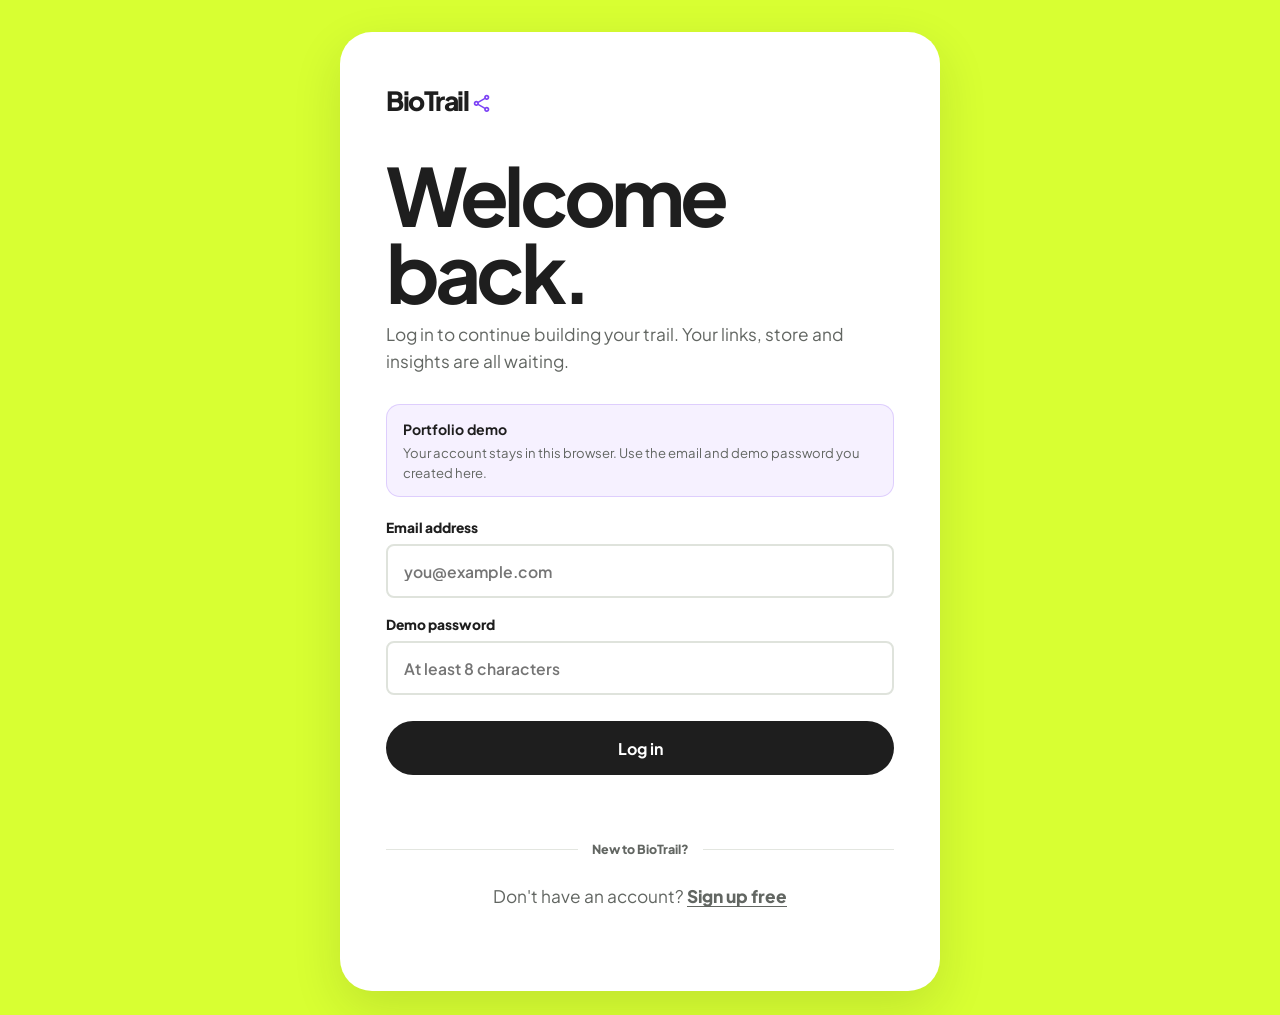
==== app/dashboard.html @ 28f3219a "Keep accounts signed in during plan upgrades" ====
<!DOCTYPE html>
<html lang="en">
<head>
    <meta charset="UTF-8">
    <meta name="viewport" content="width=device-width, initial-scale=1.0, viewport-fit=cover">
    <meta name="description" content="Manage your BioTrail page - links, appearance, analytics and settings.">
    <title>Dashboard | BioTrail</title>
    <link rel="preconnect" href="https://fonts.googleapis.com">
    <link rel="preconnect" href="https://fonts.gstatic.com" crossorigin>
    <link href="https://fonts.googleapis.com/css2?family=Plus+Jakarta+Sans:wght@400;500;600;700;800&amp;display=swap" rel="stylesheet">
    <link rel="stylesheet" href="../assets/css/style.css?v=60">
    <script src="../assets/js/auth-guard.js?v=1"></script>
</head>
<body class="dash-page dash-loading">
    <div class="dash">
<aside class="dash-sidebar">
            <a class="dash-brand" href="pages.html" aria-label="BioTrail account">
                BioTrail<svg class="material-icon brand-mark" viewBox="0 -960 960 960" data-icon="share" aria-hidden="true" focusable="false"></svg>
            </a>
            <a class="dash-plan" href="../view/pricing.html?account=1">
                <span>Free plan</span>
                <small>Upgrade</small>
            </a>

            <nav class="dash-nav" aria-label="Dashboard sections">
                <a class="dash-nav-item" href="pages.html">
                    <svg class="material-icon" viewBox="0 -960 960 960" data-icon="link" aria-hidden="true" focusable="false"></svg>
                    My pages
                </a>
                <button class="dash-nav-item is-active" type="button" data-panel="links">
                    <svg class="material-icon" viewBox="0 -960 960 960" data-icon="edit" aria-hidden="true" focusable="false"></svg>
                    Links
                </button>
                <button class="dash-nav-item" type="button" data-panel="appearance">
                    <svg class="material-icon" viewBox="0 -960 960 960" data-icon="palette" aria-hidden="true" focusable="false"></svg>
                    Appearance
                </button>
                <button class="dash-nav-item" type="button" data-panel="analytics">
                    <svg class="material-icon" viewBox="0 -960 960 960" data-icon="insights" aria-hidden="true" focusable="false"></svg>
                    Analytics
                </button>
                <button class="dash-nav-item" type="button" data-panel="settings">
                    <svg class="material-icon" viewBox="0 -960 960 960" data-icon="settings" aria-hidden="true" focusable="false"></svg>
                    Settings
                </button>
            </nav>

<div class="dash-sidebar-footer">
                <a class="dash-view-page" href="profile.html">
                    <svg class="material-icon" viewBox="0 -960 960 960" data-icon="visibility" aria-hidden="true" focusable="false"></svg>
                    View my page
                </a>
                <button class="dash-view-page dash-card-open" type="button" id="trail-card-open">
                    <svg class="material-icon" viewBox="0 -960 960 960" data-icon="share" aria-hidden="true" focusable="false"></svg>
                    QR trail card
                </button>
            </div>
        </aside>

        <main class="dash-main">
            <header class="dash-topbar">
                <div class="dash-title">
                    <p class="dash-kicker">Dashboard</p>
                    <h1>Links</h1>
                </div>
                <div class="dash-top-actions">
                    <label class="dash-search">
                        <svg class="material-icon" viewBox="0 -960 960 960" data-icon="search" aria-hidden="true" focusable="false"></svg>
                        <input id="links-search" type="search" placeholder="Search links" aria-label="Search links">
                    </label>
                    <div class="dash-action-buttons">
                        <button class="button button-light" id="preview-button" type="button">
                            <svg class="material-icon" viewBox="0 -960 960 960" data-icon="visibility" aria-hidden="true" focusable="false"></svg>
                            Preview
                        </button>
                        <button class="button button-dark" id="add-link-button" type="button">
                            <svg class="material-icon" viewBox="0 -960 960 960" data-icon="add" aria-hidden="true" focusable="false"></svg>
                            Add new link
                        </button>
                    </div>
                </div>
            </header>

            <section class="dash-panel is-active" data-panel="links">
                <div class="dash-profile-card">
                    <span class="dash-avatar" id="dash-avatar" aria-hidden="true">BT</span>
                    <div class="dash-profile-meta">
                        <strong id="dash-display-name">BioTrail creator</strong>
                        <span class="dash-handle">biotrail.me/<b id="dash-handle-name">mytrail</b></span>
                    </div>
                    <button class="text-link" type="button" data-goto-settings>Edit profile</button>
                </div>

                <p class="dash-section-label" id="links-count-label">My links</p>
                <div class="link-card-list" id="link-card-list" aria-live="polite"></div>

                <button class="dash-add-row" type="button" id="add-link-row">
                    <svg class="material-icon" viewBox="0 -960 960 960" data-icon="add" aria-hidden="true" focusable="false"></svg>
                    Add new link
                </button>
            </section>

            <section class="dash-panel" data-panel="appearance">
                <div class="dash-panel-inner">
                    <h2>Appearance</h2>
                    <p class="dash-panel-hint">Changes apply to your live page instantly.</p>

                    <div class="dash-swatch-group">
                        <span class="dash-field-label">Accent colour</span>
                        <div class="dash-swatches" id="accent-swatches">
                            <button type="button" data-accent="lime" data-label="Lime">Lime</button>
                            <button type="button" data-accent="purple" data-label="Purple">Purple</button>
                            <button type="button" data-accent="ink" data-label="Ink">Ink</button>
                            <button type="button" data-accent="coral" data-label="Coral">Coral</button>
                        </div>
                    </div>

                    <div class="dash-swatch-group">
                        <span class="dash-field-label">Link shape</span>
                        <div class="dash-swatches" id="shape-options">
                            <button type="button" data-shape="pill" data-label="Pill">Pill</button>
                            <button type="button" data-shape="rounded" data-label="Rounded">Rounded</button>
                            <button type="button" data-shape="square" data-label="Square">Square</button>
                        </div>
                    </div>

<div class="dash-swatch-group">
                        <span class="dash-field-label">Background</span>
                        <div class="dash-swatches" id="background-options">
                            <button type="button" data-bg="paper" data-label="Light">Light</button>
                            <button type="button" data-bg="ink" data-label="Dark">Dark</button>
                            <button type="button" data-bg="lime" data-label="Lime">Lime</button>
                        </div>
                    </div>

                    <div class="dash-swatch-group">
                        <span class="dash-field-label">Background effect</span>
                        <div class="dash-swatches" id="bgfx-options">
                            <button type="button" data-bgfx="plain" data-label="Plain">Plain</button>
                            <button type="button" data-bgfx="gradient" data-label="Gradient">Gradient</button>
                            <button type="button" data-bgfx="waves" data-label="Waves">Waves</button>
                            <button type="button" data-bgfx="dots" data-label="Dots">Dots</button>
                            <button type="button" data-bgfx="aurora" data-label="Aurora">Aurora</button>
                        </div>
                    </div>

                    <div class="dash-swatch-group">
                        <span class="dash-field-label">Theme copy</span>
                        <div class="dash-theme-tools">
                            <button class="button button-light" type="button" id="theme-export">Export theme</button>
                            <label class="button button-light" for="theme-import">Import theme</label>
                            <input id="theme-import" type="file" accept=".json,application/json" hidden>
                        </div>
                        <span class="form-hint">Export your theme to reuse or share it, or import one back.</span>
                    </div>
                </div>
            </section>

            <section class="dash-panel" data-panel="analytics">
                <div class="dash-panel-inner">
                    <h2>Analytics</h2>
                    <p class="dash-panel-hint">See how your page is performing this week.</p>

                    <div class="dash-stats">
                        <div class="dash-stat is-views">
                            <div class="dash-stat-head">
                                <span class="dash-stat-icon"><svg class="material-icon" viewBox="0 -960 960 960" data-icon="visibility" aria-hidden="true" focusable="false"></svg></span>
                                <small class="dash-stat-trend">+12.4%</small>
                            </div>
                            <strong id="stat-views">1,284</strong>
                            <span class="dash-stat-label">Views</span>
                            <small class="dash-stat-period">Last 7 days</small>
                        </div>
                        <div class="dash-stat is-clicks">
                            <div class="dash-stat-head">
                                <span class="dash-stat-icon"><svg class="material-icon" viewBox="0 -960 960 960" data-icon="link" aria-hidden="true" focusable="false"></svg></span>
                                <small class="dash-stat-trend">+8.1%</small>
                            </div>
                            <strong id="stat-clicks">508</strong>
                            <span class="dash-stat-label">Clicks</span>
                            <small class="dash-stat-period">Across all links</small>
                        </div>
                        <div class="dash-stat is-rate">
                            <div class="dash-stat-head">
                                <span class="dash-stat-icon"><svg class="material-icon" viewBox="0 -960 960 960" data-icon="insights" aria-hidden="true" focusable="false"></svg></span>
                                <small class="dash-stat-trend">Healthy</small>
                            </div>
                            <strong id="stat-ctr">39.6%</strong>
                            <span class="dash-stat-label">Click rate</span>
                            <small class="dash-stat-period">Clicks from views</small>
                        </div>
                    </div>

                    <figure class="dash-chart" aria-labelledby="activity-chart-title">
                        <figcaption class="dash-chart-head">
                            <div class="dash-chart-title">
                                <small>Page activity</small>
                                <strong id="activity-chart-title">Views this week</strong>
                            </div>
                            <div class="dash-chart-legend" aria-label="Chart legend">
                                <span><i aria-hidden="true"></i>Views</span>
                                <b>Last 7 days</b>
                            </div>
                        </figcaption>
                        <div class="dash-line-chart" id="analytics-line-chart"></div>
                    </figure>

                    <p class="dash-section-label">Most clicked links</p>
                    <div class="dash-top-links" id="top-links"></div>
                </div>
            </section>

            <section class="dash-panel" data-panel="settings">
                <div class="dash-panel-inner">
                    <p class="dash-panel-hint">This is what shows on your live page.</p>

<form id="settings-form" novalidate>
                        <p class="dash-section-label">Your page</p>
                        <div class="form-field">
                            <label for="settings-page-name">Page name</label>
                            <input id="settings-page-name" type="text" autocomplete="off">
                        </div>
                        <div class="form-field">
                            <label for="settings-page-handle">Page address</label>
                            <input id="settings-page-handle" type="text" pattern="[a-z0-9_-]{3,20}" autocomplete="off">
                            <span class="form-hint" id="settings-page-hint">biotrail.me/</span>
                        </div>

                        <p class="dash-section-label" style="margin-top: 22px;">Your account</p>
                        <div class="form-field">
                            <span class="dash-field-label">Profile picture</span>
                            <div class="avatar-picker">
                                <span class="avatar-preview" id="avatar-preview" aria-hidden="true">BT</span>
                                <div class="avatar-picker-actions">
                                    <label class="button button-dark" for="avatar-upload">Upload photo</label>
                                    <input id="avatar-upload" type="file" accept="image/*" hidden>
                                    <button class="avatar-remove" id="avatar-remove" type="button">Remove</button>
                                </div>
                            </div>
                            <span class="form-hint">JPG or PNG up to 2MB. Shown instead of your initials on the live page.</span>
                        </div>
                        <div class="form-field">
                            <label for="settings-name">Display name</label>
                            <input id="settings-name" type="text" autocomplete="name">
                        </div>
                        <div class="form-field">
                            <label for="settings-username">Username</label>
                            <input id="settings-username" type="text" pattern="[a-z0-9_-]{3,20}" autocomplete="off">
                            <span class="form-hint" id="settings-url-hint">biotrail.me/</span>
                        </div>
                        <div class="form-field">
                            <label for="settings-role">Tagline / role</label>
                            <input id="settings-role" type="text">
                        </div>
                        <div class="form-field">
                            <label for="settings-bio">Bio</label>
                            <textarea id="settings-bio" rows="3"></textarea>
                        </div>
                        <div class="auth-actions">
                            <button class="button button-dark" type="submit">Save changes</button>
                        </div>
                        <p class="auth-message" id="settings-message" aria-live="polite"></p>
                    </form>
                </div>
            </section>
</main>

        <aside class="dash-preview-pane">
            <div class="dash-preview-head">
                <span>Live preview</span>
                <a href="profile.html">
                    <svg class="material-icon" viewBox="0 -960 960 960" data-icon="arrow_outward" aria-hidden="true" focusable="false"></svg>
                    Open
                </a>
            </div>
            <iframe id="live-preview-frame" src="about:blank" title="Your page live preview"></iframe>
        </aside>
    </div>

    <!-- Add / edit link modal -->
    <div class="dash-modal" id="link-modal" hidden>
        <div class="dash-modal-card" role="dialog" aria-modal="true" aria-labelledby="link-modal-title">
            <div class="dash-modal-heading">
                <h2 id="link-modal-title">Add new link</h2>
                <button class="dash-modal-close" id="link-modal-close" type="button" aria-label="Close">
                    <svg class="material-icon" viewBox="0 -960 960 960" data-icon="close" aria-hidden="true" focusable="false"></svg>
                </button>
            </div>
            <form id="link-form" novalidate>
                <div class="form-field">
                    <label for="link-title">Title</label>
                    <input id="link-title" type="text" placeholder="Watch my latest video" required>
                </div>
<div class="form-field">
                    <label for="link-url">URL</label>
                    <input id="link-url" type="url" placeholder="https://youtube.com/..." required>
                    <span class="form-hint is-detect" id="link-detect" aria-live="polite"></span>
                </div>
                <div class="form-field">
                    <label for="link-icon">Icon <small class="dash-icon-hint">(auto-picked when you paste a social link)</small></label>
                    <select id="link-icon">
                        <option value="smart_display">Video</option>
                        <option value="storefront">Store</option>
                        <option value="auto_stories">Article</option>
                        <option value="language">Website</option>
                        <option value="mail">Email</option>
                        <option value="shopping_bag">Product</option>
                        <option value="calendar_month">Booking</option>
                        <option value="bolt">Quick link</option>
                        <option value="link">Link</option>
                        <option value="share">Social</option>
                        <option value="star">Favourite</option>
                        <option value="monitoring">Community</option>
                        <option value="rocket_launch">Launch</option>
                    </select>
                </div>
                <div class="form-field">
                    <label for="link-group">Group</label>
                    <input id="link-group" type="text" list="link-group-options" placeholder="General" autocomplete="off">
                    <datalist id="link-group-options"></datalist>
                    <span class="form-hint">Group links into tabs on your page (e.g. "Social", "Shop").</span>
                </div>
                <div class="dash-modal-grid">
                    <div class="form-field">
                        <label for="link-schedule-start">Show from</label>
                        <input id="link-schedule-start" type="datetime-local" autocomplete="off">
                    </div>
                    <div class="form-field">
                        <label for="link-schedule-end">Show until</label>
                        <input id="link-schedule-end" type="datetime-local" autocomplete="off">
                    </div>
                </div>
                <span class="form-hint">Outside these times the link is hidden on your page. Leave both empty for an always-on link.</span>
                <div class="form-field">
                    <label for="link-countdown">Countdown to</label>
                    <input id="link-countdown" type="datetime-local" autocomplete="off">
                    <span class="form-hint">Shows a live countdown instead of the usual label. Leave empty for a normal link.</span>
                </div>
                <label class="dash-switch-row">
                    <span>Embed content on your page</span>
                    <span class="dash-toggle" id="link-embed" role="switch" aria-checked="false" tabindex="0"></span>
                </label>
                <label class="dash-switch-row">
                    <span>Enabled on your page</span>
                    <span class="dash-toggle is-on" id="link-enabled" role="switch" aria-checked="true" tabindex="0"></span>
                </label>
                <div class="dash-modal-actions">
                    <button class="button button-light" type="button" id="link-cancel">Cancel</button>
                    <button class="button button-dark" type="submit">Save link</button>
                </div>
                <p class="auth-message" id="link-message" aria-live="polite"></p>
            </form>
        </div>
    </div>

<!-- QR trail card modal -->
    <div class="dash-modal" id="trail-card-modal" hidden>
        <div class="dash-modal-card is-card" role="dialog" aria-modal="true" aria-labelledby="trail-card-title">
            <div class="dash-modal-heading">
                <h2 id="trail-card-title">QR trail card</h2>
                <button class="dash-modal-close" id="trail-card-modal-close" type="button" aria-label="Close">
                    <svg class="material-icon" viewBox="0 -960 960 960" data-icon="close" aria-hidden="true" focusable="false"></svg>
                </button>
            </div>
            <p class="dash-panel-hint">A scannable card with your page link. Download it and share anywhere.</p>
            <div class="trail-card-wrap">
                <canvas id="trail-card-canvas" width="900" height="540" aria-label="Your BioTrail QR card"></canvas>
            </div>
            <div class="dash-modal-actions">
                <button class="button button-light" type="button" id="trail-card-cancel">Close</button>
                <button class="button button-dark" type="button" id="trail-card-download">
                    <svg class="material-icon" viewBox="0 -960 960 960" data-icon="arrow_downward" aria-hidden="true" focusable="false"></svg>
                    Download PNG
                </button>
            </div>
            <p class="auth-message" id="trail-card-message" aria-live="polite"></p>
        </div>
    </div>

    <div class="dash-toast" id="dash-toast" role="status" hidden></div>

<script src="../assets/js/icon-paths.js"></script>
<script src="../assets/js/dashboard-icons.js"></script>
<script src="../assets/js/qr.js?v=52"></script>
<script src="../assets/js/account.js?v=46"></script>
<script src="../assets/js/stats.js?v=51"></script>
<script src="../assets/js/dashboard.js?v=50"></script>
<script src="../assets/js/session.js?v=49"></script>
</body>
</html>
---- assets/css/style.css ----
/* Design tokens */
:root {
    --lime: #d8ff32;
    --lime-dark: #c6ed19;
    --ink: #1e1e1e;
    --ink-soft: #626662;
    --paper: #ffffff;
    --purple: #7c42f5;
    --coral: #ff776d;
    --shadow: 0 18px 50px rgba(24, 33, 27, 0.12);
}

/* Global reset and base elements */
* {
    box-sizing: border-box;
    margin: 0;
    padding: 0;
}

html {
    scroll-behavior: smooth;
}

body {
    min-width: 320px;
    overflow-x: hidden;
    color: var(--ink);
    background: var(--lime);
    font-family: "Plus Jakarta Sans", Arial, Helvetica, sans-serif;
}

button,
input {
    font: inherit;
}

a {
    color: inherit;
    text-decoration: none;
}

button,
a,
input {
    -webkit-tap-highlight-color: transparent;
}

/* Accessibility helpers */
.sr-only {
    position: absolute;
    width: 1px;
    height: 1px;
    padding: 0;
    margin: -1px;
    overflow: hidden;
    clip: rect(0, 0, 0, 0);
    white-space: nowrap;
    border: 0;
}

/* Announcement bar */
.announcement {
    position: relative;
    display: flex;
    align-items: center;
    justify-content: center;
    min-height: 62px;
    padding: 14px 64px;
    color: var(--paper);
    background: linear-gradient(90deg, #7c42f5, #d900d4);
    font-size: 0.95rem;
}

.announcement[hidden] {
    display: none;
}

.announcement p {
    text-align: center;
}

.announcement p span {
    display: inline-block;
    margin-right: 10px;
    padding: 5px 9px;
    color: var(--ink);
    background: var(--lime);
    border: 2px solid var(--ink);
    border-radius: 999px;
    font-size: 0.72rem;
    font-weight: 800;
    transform: rotate(-3deg);
}

.announcement-close {
    position: absolute;
    top: 50%;
    right: 24px;
    width: 36px;
    height: 36px;
    color: var(--paper);
    background: transparent;
    border: 0;
    border-radius: 50%;
    cursor: pointer;
    font-size: 1.75rem;
    line-height: 1;
    transform: translateY(-50%);
}

.announcement-close:hover,
.announcement-close:focus-visible {
    background: rgba(255, 255, 255, 0.16);
}

/* Header and navigation */
.home-shell {
    min-height: calc(100vh - 62px);
    min-height: calc(100svh - 62px);
    padding: 42px 0 0;
    background: var(--lime);
}

.site-header {
    position: sticky;
    top: 18px;
    z-index: 20;
    width: 91%;
    max-width: 1240px;
    margin: 0 auto;
}

.navbar {
    display: flex;
    align-items: center;
    min-height: 82px;
    padding: 12px 14px 12px 30px;
    background: var(--paper);
    border-radius: 42px;
    box-shadow: var(--shadow);
}

.brand {
    flex-shrink: 0;
    font-size: 1.65rem;
    font-weight: 800;
    letter-spacing: -0.055em;
}

.brand-mark {
    display: inline-block;
    margin-left: 4px;
    color: var(--purple);
    font-size: 1.3rem;
    vertical-align: -0.1em;
}

.nav-menu {
    display: flex;
    align-items: center;
    justify-content: space-between;
    width: 100%;
    margin-left: 48px;
}

.nav-links,
.nav-actions {
    display: flex;
    align-items: center;
    list-style: none;
}

.nav-links {
    gap: 10px;
}

.nav-actions {
    gap: 10px;
}

.nav-account {
    display: inline-flex;
    align-items: center;
    gap: 9px;
    padding: 4px 14px 4px 4px;
    border-radius: 999px;
    border: 2px solid rgba(24, 33, 27, 0.12);
    background: var(--paper);
    color: var(--ink);
    text-decoration: none;
    transition: border-color 160ms ease;
}

.nav-account:hover {
    border-color: var(--ink);
}

.nav-account-avatar {
    display: grid;
    place-items: center;
    width: 34px;
    height: 34px;
    flex-shrink: 0;
    border-radius: 50%;
    background: var(--lime);
    color: var(--ink);
    font-size: 0.8rem;
    font-weight: 800;
    overflow: hidden;
}

.nav-account-avatar img {
    display: block;
    width: 100%;
    height: 100%;
    border-radius: 50%;
    object-fit: cover;
}

.nav-account-name {
    font-size: 0.88rem;
    font-weight: 700;
    max-width: 130px;
    overflow: hidden;
    text-overflow: ellipsis;
    white-space: nowrap;
}

.nav-link {
    display: inline-flex;
    align-items: center;
    gap: 7px;
    padding: 12px 11px;
    color: var(--ink);
    background: transparent;
    border: 0;
    border-radius: 12px;
    cursor: pointer;
    font-size: 0.96rem;
    font-weight: 600;
    transition: background-color 160ms ease, transform 160ms ease;
}

.nav-link:hover,
.nav-link:focus-visible {
    background: #f1f3ee;
    outline: none;
    transform: translateY(-1px);
}

.nav-dropdown {
    position: relative;
}

.dropdown-menu {
    position: absolute;
    top: calc(100% + 18px);
    left: 0;
    display: grid;
    gap: 6px;
    width: 300px;
    padding: 14px;
    background: var(--paper);
    border: 1px solid rgba(24, 33, 27, 0.08);
    border-radius: 22px;
    box-shadow: var(--shadow);
    opacity: 0;
    visibility: hidden;
    pointer-events: none;
    transform: translateY(-8px) scale(0.985);
    transform-origin: top left;
    transition:
        opacity 180ms ease,
        transform 180ms ease,
        visibility 0s linear 180ms;
}

.dropdown-menu.is-open {
    opacity: 1;
    visibility: visible;
    pointer-events: auto;
    transform: translateY(0) scale(1);
    transition-delay: 0s;
}

@media (min-width: 901px) {
    .nav-dropdown::after {
        position: absolute;
        top: 100%;
        left: 0;
        width: 100%;
        height: 18px;
        content: "";
    }

    .nav-dropdown:hover .dropdown-menu,
    .nav-dropdown:focus-within .dropdown-menu {
        opacity: 1;
        visibility: visible;
        pointer-events: auto;
        transform: translateY(0) scale(1);
        transition-delay: 0s;
    }
}

.dropdown-menu a {
    display: grid;
    gap: 4px;
    padding: 15px;
    border-radius: 14px;
}

@keyframes dropdown-reveal {
    from {
        opacity: 0;
        transform: translateY(-6px);
    }

    to {
        opacity: 1;
        transform: translateY(0);
    }
}

.dropdown-menu a:hover,
.dropdown-menu a:focus-visible {
    background: #f1f3ee;
    outline: none;
}

.dropdown-menu strong {
    font-size: 0.96rem;
}

.dropdown-menu span {
    color: #667069;
    font-size: 0.84rem;
    line-height: 1.45;
}

.button {
    display: inline-flex;
    align-items: center;
    justify-content: center;
    min-height: 54px;
    padding: 0 24px;
    border: 0;
    border-radius: 999px;
    cursor: pointer;
    font-weight: 700;
    transition: transform 180ms ease, box-shadow 180ms ease, background 180ms ease;
}

.button:hover {
    transform: translateY(-2px);
}

.button:focus-visible {
    outline: 3px solid var(--purple);
    outline-offset: 3px;
}

.button-light {
    background: #f1f3ee;
}

.button-light:hover {
    background: #e7ebe4;
}

.nav-actions .button-light {
    border-radius: 14px;
}

.nav-actions .button-dark {
    border-radius: 999px;
}

.button-dark {
    color: var(--paper);
    background: var(--ink);
}

.button-dark:hover {
    box-shadow: 0 10px 24px rgba(24, 33, 27, 0.2);
}

.menu-toggle {
    display: none;
    align-items: center;
    justify-content: center;
    width: 48px;
    height: 48px;
    padding: 0;
    flex-shrink: 0;
    background: var(--ink);
    border: 0;
    border-radius: 50%;
    cursor: pointer;
}

.menu-toggle .material-icon {
    display: block;
    width: 24px;
    height: 24px;
    color: var(--paper);
    font-size: 1.5rem;
    vertical-align: middle;
}

/* Hero section */
.hero {
    display: grid;
    grid-template-columns: minmax(0, 1fr) 420px;
    column-gap: clamp(48px, 6vw, 92px);
    align-items: center;
    width: 91%;
    max-width: 1240px;
    min-height: calc(100vh - 186px);
    min-height: calc(100svh - 186px);
    margin: 0 auto;
    padding-top: 34px;
    padding-bottom: 64px;
}

.hero-copy {
    max-width: 670px;
    padding: 62px 46px 72px 0;
}

.eyebrow {
    margin-bottom: 22px;
    font-size: 0.92rem;
    font-weight: 800;
    letter-spacing: 0.13em;
    text-transform: uppercase;
}

.hero h1 {
    max-width: 700px;
    font-size: clamp(4.1rem, 6.2vw, 6.55rem);
    line-height: 0.92;
    letter-spacing: -0.075em;
}

.hero-description {
    max-width: 650px;
    margin-top: 28px;
    color: var(--ink-soft);
    font-size: 1.16rem;
    line-height: 1.58;
}

.claim-form {
    display: flex;
    align-items: stretch;
    gap: 8px;
    max-width: 575px;
    margin-top: 34px;
}

.username-field {
    display: flex;
    flex: 0 0 267px;
    align-items: center;
    min-height: 60px;
    padding: 0 14px;
    background: var(--paper);
    border: 2px solid transparent;
    border-radius: 8px;
    box-shadow: none;
    font-weight: 600;
}

.username-field:focus-within {
    border-color: var(--purple);
}

.username-field span {
    color: #747d76;
}

.username-field input {
    min-width: 0;
    width: 100%;
    padding: 12px 2px;
    color: var(--ink);
    background: transparent;
    border: 0;
    outline: none;
    font-size: 1rem;
    font-weight: 700;
}

.username-field input::placeholder {
    color: #9aa19c;
}

.button-primary {
    flex: 1;
    min-width: 300px;
    min-height: 60px;
    padding: 0 34px;
    color: var(--paper);
    background: #1e5a0d;
    border-radius: 999px;
    font-size: 1rem;
    font-weight: 800;
}

.button-primary:hover {
    background: #174707;
    box-shadow: 0 12px 28px rgba(24, 67, 11, 0.22);
}

.claim-message {
    min-height: 24px;
    margin-top: 12px;
    font-size: 0.92rem;
    font-weight: 700;
}

.claim-message.is-error {
    color: #9c1d25;
}

.hero-visual {
    position: relative;
    align-self: center;
    justify-self: end;
    width: 420px;
    max-width: 100%;
    height: 440px;
    min-height: 0;
    overflow: hidden;
    border-radius: 36px;
    box-shadow: -15px 12px 40px rgba(24, 33, 27, 0.12);
}

.hero-visual img {
    width: 100%;
    height: 100%;
    object-fit: cover;
    object-position: 53% center;
}

.hero-note {
    position: absolute;
    right: 22px;
    bottom: 26px;
    display: flex;
    align-items: center;
    gap: 12px;
    max-width: 255px;
    padding: 15px 17px;
    background: rgba(255, 255, 255, 0.94);
    border-radius: 18px;
    box-shadow: var(--shadow);
}

.hero-note-icon {
    display: grid;
    place-items: center;
    flex-shrink: 0;
    width: 42px;
    height: 42px;
    color: var(--paper);
    background: var(--purple);
    border-radius: 50%;
    padding: 11px;
    font-size: 1.2rem;
    font-weight: 800;
}

.hero-note p {
    font-size: 0.86rem;
    line-height: 1.45;
}

/* Shared homepage section styles */
.feature-section,
.steps-section,
.audience-section,
.creator-showcase-section,
.use-cases-section,
.plans-section,
.platform-section,
.stories-section,
.faq-section,
.closing-section,
.site-footer {
    width: 100%;
    max-width: none;
    margin: 0;
    border-radius: 0;
}

.feature-section {
    display: grid;
    grid-template-columns: minmax(0, 1.08fr) minmax(360px, 0.72fr);
    align-items: center;
    gap: 64px;
    min-height: 720px;
    padding: 74px;
}

.section-copy {
    max-width: 500px;
}

.section-kicker {
    margin-bottom: 18px;
    font-size: 0.82rem;
    font-weight: 800;
    letter-spacing: 0.12em;
    text-transform: uppercase;
}

.section-copy h2,
.section-heading h2,
.showcase-heading h2,
.platform-section h2,
.story-intro h2,
.plans-section h2,
.closing-section h2 {
    font-size: clamp(3rem, 4.7vw, 5.3rem);
    line-height: 0.98;
    letter-spacing: -0.065em;
}

.section-copy > p:not(.section-kicker):not(.original-label) {
    margin-top: 26px;
    color: var(--ink-soft);
    font-size: 1.06rem;
    line-height: 1.7;
}

.section-button {
    min-height: 60px;
    margin-top: 30px;
    color: var(--paper);
    background: var(--ink);
    border-radius: 999px;
}

.section-button:hover {
    box-shadow: 0 12px 26px rgba(24, 33, 27, 0.2);
}

/* Customize section */
.customize-section {
    background: #e8dbff;
}

/* Share anywhere section */
.share-section {
    grid-template-columns: minmax(360px, 0.78fr) minmax(0, 1fr);
    background: #ffcf62;
}

.share-demo {
    position: relative;
    justify-self: end;
    width: min(520px, 100%);
    min-height: 530px;
    overflow: hidden;
    background: #0da8bb;
    border: 9px solid rgba(255, 255, 255, 0.55);
    border-radius: 38px;
    box-shadow: 0 28px 60px rgba(97, 60, 5, 0.2);
}

.share-profile-card {
    position: absolute;
    top: 56px;
    left: 50%;
    display: flex;
    align-items: center;
    flex-direction: column;
    width: 250px;
    min-height: 390px;
    padding: 32px 24px;
    color: var(--paper);
    background: #4f2376;
    border: 6px solid var(--ink);
    border-radius: 34px;
    box-shadow: 0 22px 45px rgba(24, 18, 33, 0.28);
    transform: translateX(-50%) rotate(-4deg);
}

.share-avatar {
    display: grid;
    place-items: center;
    width: 78px;
    height: 78px;
    margin-bottom: 18px;
    color: var(--ink);
    background: var(--lime);
    border-radius: 50%;
    font-weight: 800;
}

.share-profile-card strong {
    font-size: 1rem;
}

.share-profile-card small {
    margin-top: 6px;
    color: rgba(255, 255, 255, 0.72);
    font-size: 0.67rem;
    text-align: center;
}

.share-profile-card > span {
    width: 100%;
    margin-top: 46px;
    padding: 15px 12px;
    color: var(--ink);
    background: var(--paper);
    border-radius: 14px;
    font-size: 0.72rem;
    font-weight: 800;
    text-align: center;
}

.qr-card {
    position: absolute;
    right: 22px;
    bottom: 24px;
    display: flex;
    align-items: center;
    gap: 12px;
    padding: 14px;
    background: var(--paper);
    border-radius: 18px;
    box-shadow: 0 14px 28px rgba(12, 56, 63, 0.22);
    transform: rotate(4deg);
}

.qr-card > .material-icon {
    font-size: 3.6rem;
}

.qr-card div {
    display: grid;
    gap: 4px;
}

.qr-card strong {
    font-size: 0.74rem;
}

.qr-card small {
    color: var(--ink-soft);
    font-size: 0.62rem;
}

.platform-bubbles span {
    position: absolute;
    display: grid;
    place-items: center;
    width: 54px;
    height: 54px;
    color: var(--paper);
    background: var(--ink);
    border: 4px solid rgba(255, 255, 255, 0.75);
    border-radius: 50%;
    font-size: 1rem;
    font-weight: 800;
}

.platform-bubbles .brand-icon {
    width: 22px;
    height: 22px;
}

.platform-bubbles span:nth-child(1) {
    top: 72px;
    left: 38px;
}

.platform-bubbles span:nth-child(2) {
    top: 230px;
    right: 28px;
}

.platform-bubbles span:nth-child(3) {
    bottom: 58px;
    left: 42px;
}

/* Page builder demonstration */
.builder-demo {
    display: grid;
    grid-template-columns: 92px minmax(230px, 1fr) minmax(180px, 0.68fr);
    min-height: 520px;
    overflow: hidden;
    background: #f7f4ff;
    border: 10px solid var(--paper);
    border-radius: 34px;
    box-shadow: 0 28px 60px rgba(75, 42, 145, 0.18);
}

.builder-sidebar {
    padding: 24px 13px;
    color: #736b80;
    background: var(--paper);
    border-right: 1px solid #e7e0f2;
}

.builder-dots {
    display: flex;
    justify-content: center;
    gap: 5px;
    margin-bottom: 44px;
}

.builder-dots span {
    width: 7px;
    height: 7px;
    background: #d1c7df;
    border-radius: 50%;
}

.builder-dots span:first-child {
    background: var(--purple);
}

.builder-tool {
    display: grid;
    justify-items: center;
    gap: 5px;
    padding: 11px 4px;
    border-radius: 13px;
    font-size: 0.67rem;
    font-weight: 700;
}

.builder-tool + .builder-tool {
    margin-top: 9px;
}

.builder-tool .material-icon {
    font-size: 1.3rem;
}

.builder-tool.is-selected {
    color: var(--purple);
    background: #eee7ff;
}

.builder-panel {
    padding: 28px 20px;
}

.builder-heading {
    display: flex;
    align-items: center;
    justify-content: space-between;
    gap: 16px;
    margin-bottom: 26px;
}

.builder-heading div {
    display: grid;
    gap: 4px;
}

.builder-heading span {
    color: #7d7489;
    font-size: 0.72rem;
}

.builder-heading strong {
    font-size: 0.88rem;
}

.builder-heading button {
    display: grid;
    place-items: center;
    width: 36px;
    height: 36px;
    color: var(--paper);
    background: var(--purple);
    border: 0;
    border-radius: 50%;
    cursor: pointer;
    font-size: 1.4rem;
}

.builder-link-card {
    display: grid;
    grid-template-columns: 20px 1fr auto;
    align-items: center;
    gap: 10px;
    min-height: 82px;
    padding: 13px 12px;
    background: var(--paper);
    border-radius: 16px;
    box-shadow: 0 8px 20px rgba(61, 43, 92, 0.08);
}

.builder-link-card + .builder-link-card {
    margin-top: 12px;
}

.builder-link-card[hidden] {
    display: none;
}

.material-icon.drag-handle {
    width: 20px;
    height: 20px;
    color: #aaa1b7;
}

.builder-link-card div {
    display: grid;
    gap: 4px;
    min-width: 0;
}

.builder-link-card strong {
    overflow: hidden;
    font-size: 0.76rem;
    text-overflow: ellipsis;
    white-space: nowrap;
}

.builder-link-card small {
    overflow: hidden;
    color: #8d8497;
    font-size: 0.65rem;
    text-overflow: ellipsis;
    white-space: nowrap;
}

.link-switch {
    position: relative;
    width: 32px;
    height: 19px;
    background: #d8d2df;
    border-radius: 999px;
}

.link-switch::after {
    position: absolute;
    top: 3px;
    left: 3px;
    width: 13px;
    height: 13px;
    background: var(--paper);
    border-radius: 50%;
    content: "";
}

.link-switch.is-on {
    background: var(--purple);
}

.link-switch.is-on::after {
    left: 16px;
}

.phone-preview {
    align-self: center;
    justify-self: center;
    display: flex;
    align-items: center;
    flex-direction: column;
    width: 90%;
    min-height: 405px;
    padding: 18px 14px;
    color: var(--paper);
    background: linear-gradient(160deg, #39216d, #8655f2 65%, #2f58d9);
    border: 6px solid var(--ink);
    border-radius: 34px;
    box-shadow: 0 18px 36px rgba(33, 20, 60, 0.22);
}

.phone-speaker {
    width: 48px;
    height: 5px;
    margin-bottom: 24px;
    background: rgba(255, 255, 255, 0.45);
    border-radius: 99px;
}

.preview-avatar {
    display: grid;
    place-items: center;
    width: 58px;
    height: 58px;
    margin-bottom: 10px;
    color: var(--ink);
    background: var(--lime);
    border-radius: 50%;
    font-size: 0.9rem;
    font-weight: 800;
}

.phone-preview > strong {
    font-size: 0.78rem;
}

.phone-preview > small {
    margin: 4px 0 18px;
    color: rgba(255, 255, 255, 0.78);
    font-size: 0.59rem;
    text-align: center;
}

.phone-preview a {
    width: 100%;
    padding: 11px 8px;
    color: var(--ink);
    background: var(--paper);
    border-radius: 10px;
    font-size: 0.62rem;
    font-weight: 800;
    text-align: center;
}

.phone-preview a + a {
    margin-top: 8px;
}

/* Guided Trails section */
.guided-section {
    grid-template-columns: minmax(340px, 0.78fr) minmax(0, 1fr);
    color: var(--paper);
    background: #6f3fe9;
}

.guided-section .section-copy > p:not(.section-kicker):not(.original-label) {
    color: rgba(255, 255, 255, 0.78);
}

.original-label {
    display: inline-flex;
    align-items: center;
    gap: 7px;
    margin-bottom: 24px;
    padding: 8px 12px;
    color: var(--ink);
    background: var(--lime);
    border-radius: 999px;
    font-size: 0.72rem;
    font-weight: 800;
    text-transform: uppercase;
}

.original-label .material-icon {
    font-size: 1rem;
}

.trail-controls {
    display: flex;
    flex-wrap: wrap;
    gap: 9px;
    margin-top: 30px;
}

.trail-button {
    min-height: 48px;
    padding: 0 18px;
    color: var(--paper);
    background: transparent;
    border: 1px solid rgba(255, 255, 255, 0.4);
    border-radius: 999px;
    cursor: pointer;
    font-weight: 700;
}

.trail-button:hover,
.trail-button:focus-visible,
.trail-button.is-active {
    color: var(--ink);
    background: var(--paper);
    border-color: var(--paper);
    outline: none;
}

.trail-button:focus-visible {
    outline: 3px solid var(--lime);
    outline-offset: 3px;
}

.trail-demo {
    max-width: 540px;
    width: 100%;
    justify-self: end;
    padding: 34px;
    color: var(--ink);
    background: #f8f3ff;
    border: 9px solid rgba(255, 255, 255, 0.22);
    border-radius: 36px;
    box-shadow: 0 30px 60px rgba(40, 17, 99, 0.28);
}

.trail-demo-top {
    display: flex;
    align-items: center;
    gap: 13px;
    margin-bottom: 30px;
}

.trail-avatar {
    display: grid;
    place-items: center;
    width: 52px;
    height: 52px;
    color: var(--paper);
    background: var(--ink);
    border-radius: 50%;
    font-size: 0.8rem;
    font-weight: 800;
}

.trail-demo-top div:last-child {
    display: grid;
    gap: 3px;
}

.trail-demo-top strong {
    font-size: 0.94rem;
}

.trail-demo-top span {
    color: #716979;
    font-size: 0.76rem;
}

.trail-question {
    display: flex;
    align-items: center;
    gap: 13px;
    padding: 17px;
    background: var(--lime);
    border-radius: 18px;
}

.trail-question > .material-icon {
    display: grid;
    place-items: center;
    width: 42px;
    height: 42px;
    color: var(--paper);
    background: var(--ink);
    border-radius: 50%;
    padding: 10px;
}

.trail-question p {
    display: grid;
    gap: 3px;
}

.trail-question small {
    font-size: 0.64rem;
    font-weight: 700;
    text-transform: uppercase;
}

.trail-question strong {
    font-size: 1.05rem;
}

.trail-description {
    margin: 20px 2px 15px;
    color: #6c6571;
    font-size: 0.82rem;
    line-height: 1.5;
}

.trail-links {
    display: grid;
    gap: 10px;
}

.trail-links a {
    display: flex;
    align-items: center;
    justify-content: space-between;
    gap: 12px;
    padding: 17px 18px;
    color: var(--paper);
    background: var(--ink);
    border-radius: 14px;
    font-size: 0.82rem;
    font-weight: 800;
    transition: transform 180ms ease, background 180ms ease;
}

.trail-links a:hover,
.trail-links a:focus-visible {
    background: #2d3a31;
    outline: none;
    transform: translateX(4px);
}

.trail-links .material-icon {
    width: 1rem;
    height: 1rem;
}

/* Freshness Check section */
.freshness-section {
    color: var(--ink);
    background: #ff8d84;
}

.freshness-demo {
    max-width: 570px;
    width: 100%;
    padding: 34px;
    background: #fff7f2;
    border-radius: 32px;
    box-shadow: 0 28px 58px rgba(112, 38, 34, 0.18);
}

.freshness-heading,
.freshness-heading > div,
.health-row {
    display: flex;
    align-items: center;
}

.freshness-heading {
    justify-content: space-between;
    gap: 20px;
    padding-bottom: 24px;
    border-bottom: 1px solid #eaded8;
}

.freshness-heading > div {
    gap: 12px;
}

.freshness-heading > div > .material-icon {
    display: grid;
    place-items: center;
    width: 46px;
    height: 46px;
    color: var(--paper);
    background: var(--purple);
    border-radius: 14px;
    padding: 11px;
}

.freshness-heading p,
.health-row p {
    display: grid;
    gap: 3px;
}

.freshness-heading small,
.health-row small {
    color: #7c716b;
    font-size: 0.7rem;
}

.freshness-heading strong {
    font-size: 1.05rem;
}

.health-score {
    padding: 7px 10px;
    color: #704a00;
    background: #fff0b9;
    border-radius: 999px;
    font-size: 0.68rem;
    font-weight: 800;
}

.health-score.is-complete {
    color: #235a23;
    background: #dff4d6;
}

.health-row {
    display: grid;
    grid-template-columns: auto 1fr auto;
    gap: 13px;
    padding: 17px 0;
    border-bottom: 1px solid #eaded8;
}

.health-icon {
    display: grid;
    place-items: center;
    width: 38px;
    height: 38px;
    color: #986b00;
    background: #fff0b9;
    border-radius: 12px;
}

.health-icon .material-icon {
    font-size: 1.2rem;
}

.health-icon.is-good {
    color: #397332;
    background: #dff4d6;
}

.health-row strong {
    font-size: 0.82rem;
}

.health-status {
    color: #986b00;
    font-size: 0.72rem;
    font-weight: 800;
}

.health-status.is-good {
    color: #397332;
}

.freshness-button {
    display: flex;
    align-items: center;
    justify-content: center;
    gap: 8px;
    width: 100%;
    min-height: 54px;
    margin-top: 22px;
    color: var(--paper);
    background: var(--ink);
    border: 0;
    border-radius: 999px;
    cursor: pointer;
    font-weight: 800;
}

.freshness-button:hover,
.freshness-button:focus-visible {
    background: #2b382f;
    outline: none;
}

.freshness-button:focus-visible {
    outline: 3px solid var(--purple);
    outline-offset: 3px;
}

.freshness-button .material-icon {
    font-size: 1.18rem;
}

.freshness-message {
    min-height: 22px;
    margin-top: 10px;
    color: #397332;
    font-size: 0.75rem;
    font-weight: 800;
    text-align: center;
}

.dark-label {
    color: var(--paper);
    background: var(--ink);
}

.freshness-section .section-copy > p:not(.section-kicker):not(.original-label) {
    color: #512b2a;
}

.text-link {
    display: inline-flex;
    align-items: center;
    gap: 8px;
    margin-top: 26px;
    padding-bottom: 4px;
    border-bottom: 2px solid currentColor;
    font-weight: 800;
}

.text-link .material-icon {
    width: 1rem;
    height: 1rem;
}

.text-link:hover,
.text-link:focus-visible {
    color: #6030cf;
    outline: none;
}

/* Shared card-grid sections */
.steps-section,
.use-cases-section,
.faq-section {
    padding: 86px 74px;
    background: var(--paper);
}

.section-heading {
    max-width: 780px;
    margin-bottom: 46px;
}

.centered-heading {
    margin-right: auto;
    margin-left: auto;
    text-align: center;
}

.steps-grid {
    display: grid;
    grid-template-columns: repeat(3, 1fr);
    gap: 18px;
}

.step-card {
    position: relative;
    min-height: 360px;
    padding: 30px;
    overflow: hidden;
    border-radius: 30px;
}

.step-number {
    display: inline-grid;
    place-items: center;
    min-width: 52px;
    height: 34px;
    padding: 0 12px;
    background: rgba(255, 255, 255, 0.72);
    border-radius: 999px;
    font-size: 0.76rem;
    font-weight: 800;
}

.step-icon {
    position: absolute;
    top: 28px;
    right: 28px;
    display: grid;
    place-items: center;
    width: 54px;
    height: 54px;
    color: var(--paper);
    background: var(--ink);
    border-radius: 50%;
    font-size: 1.5rem;
}

.step-card h3 {
    margin-top: 150px;
    font-size: 1.7rem;
    letter-spacing: -0.04em;
}

.step-card p {
    margin-top: 14px;
    color: #403b42;
    line-height: 1.65;
}

.purple-card {
    background: #d9c7ff;
}

.coral-card {
    background: #ffaaa3;
}

.green-card {
    background: var(--lime);
}

/* Audience insights section */
.audience-section {
    display: grid;
    grid-template-columns: minmax(340px, 0.75fr) minmax(0, 1fr);
    align-items: center;
    gap: 74px;
    min-height: 680px;
    padding: 74px;
    color: var(--paper);
    background: #194f2a;
}

.audience-section .section-copy > p:not(.section-kicker) {
    color: rgba(255, 255, 255, 0.74);
}

.light-section-button {
    color: var(--ink);
    background: var(--lime);
}

.light-section-button:hover {
    background: #e3ff6d;
}

.insights-demo {
    position: relative;
    width: 100%;
    overflow: hidden;
    color: var(--ink);
    background: var(--paper);
    border: 1px solid rgba(30, 30, 30, 0.08);
    border-radius: 34px;
    box-shadow: 0 34px 70px rgba(3, 25, 10, 0.38);
}

.insights-demo::before {
    position: absolute;
    inset: 0;
    pointer-events: none;
    background:
        linear-gradient(115deg, transparent 30%, rgba(30, 30, 30, 0.035) 30.2%, transparent 30.5%),
        linear-gradient(25deg, transparent 72%, rgba(30, 30, 30, 0.03) 72.2%, transparent 72.5%);
    content: "";
}

.dashboard-topbar {
    position: relative;
    display: flex;
    align-items: center;
    justify-content: space-between;
    min-height: 88px;
    padding: 18px 22px;
}

.dashboard-topbar > div {
    display: flex;
    align-items: center;
    gap: 12px;
}

.dashboard-topbar .material-icon {
    display: grid;
    place-items: center;
    width: 44px;
    height: 44px;
    color: var(--ink);
    background: var(--lime);
    border-radius: 50%;
    padding: 11px;
}

.dashboard-topbar p {
    display: grid;
    gap: 2px;
}

.dashboard-topbar small {
    color: var(--ink-soft);
    font-size: 0.64rem;
}

.dashboard-topbar strong {
    font-size: 1rem;
}

.dashboard-period {
    padding: 9px 12px;
    color: #c8ccc8;
    background: var(--ink);
    border: 1px solid #303030;
    border-radius: 999px;
    font-size: 0.67rem;
    font-weight: 700;
}

.dashboard-panels {
    position: relative;
    display: grid;
    grid-template-columns: repeat(6, minmax(0, 1fr));
    gap: 12px;
    padding: 0 14px 14px;
}

.dashboard-card {
    position: relative;
    overflow: hidden;
    border-radius: 22px;
}

.dashboard-card-title {
    display: flex;
    align-items: center;
    justify-content: space-between;
    gap: 10px;
    font-size: 0.76rem;
}

.dashboard-card-title > span {
    font-size: 0.62rem;
    font-weight: 800;
}

.dashboard-more-icon {
    width: 1.1rem;
    height: 1.1rem;
}

.paths-card {
    grid-column: span 3;
    min-height: 258px;
    padding: 20px;
    color: #173127;
    background: #c5e7d8;
}

.path-gauge {
    position: relative;
    width: min(230px, 100%);
    height: 112px;
    margin: 18px auto 5px;
    overflow: hidden;
}

.gauge-ring {
    position: absolute;
    top: 0;
    left: 50%;
    width: 218px;
    height: 218px;
    background: conic-gradient(from 270deg, #42b99a 0 23%, #8fdd7a 23% 39%, #ffc994 39% 50%, transparent 50% 100%);
    border-radius: 50%;
    transform: translateX(-50%);
    -webkit-mask: radial-gradient(farthest-side, transparent calc(100% - 31px), #000 0);
    mask: radial-gradient(farthest-side, transparent calc(100% - 31px), #000 0);
}

.path-gauge p {
    position: absolute;
    right: 0;
    bottom: 4px;
    left: 0;
    display: grid;
    text-align: center;
}

.path-gauge p strong {
    font-size: 2rem;
    letter-spacing: -0.06em;
    line-height: 1;
}

.path-gauge p span {
    margin-top: 5px;
    font-size: 0.62rem;
    font-weight: 700;
}

.path-legend {
    display: flex;
    justify-content: center;
    gap: 11px;
    margin-top: 14px;
    font-size: 0.55rem;
    font-weight: 700;
}

.path-legend span {
    display: flex;
    align-items: center;
    gap: 4px;
}

.path-legend i {
    width: 7px;
    height: 7px;
    background: #42b99a;
    border-radius: 50%;
}

.path-legend span:nth-child(2) i {
    background: #8fdd7a;
}

.path-legend span:nth-child(3) i {
    background: #ffc994;
}

.trend-card {
    grid-column: span 3;
    min-height: 258px;
    padding: 20px;
    color: #292318;
    background: #e9dfc5;
}

.trend-card .dashboard-card-title > span {
    padding: 5px 8px;
    color: #23543e;
    background: #bdebd8;
    border-radius: 999px;
}

.trend-total {
    display: flex;
    align-items: baseline;
    gap: 8px;
    margin-top: 17px;
}

.trend-total strong {
    font-size: 2rem;
    letter-spacing: -0.06em;
}

.trend-total small {
    color: #6c6559;
    font-size: 0.6rem;
}

.trend-chart {
    position: relative;
    margin-top: 8px;
}

.trend-chart svg {
    display: block;
    width: 100%;
    height: 120px;
}

.trend-chart line {
    stroke: rgba(41, 35, 24, 0.12);
    stroke-width: 1;
}

.trend-chart path {
    fill: none;
    stroke: #292318;
    stroke-linecap: round;
    stroke-linejoin: round;
    stroke-width: 3;
}

.trend-chart circle {
    fill: var(--coral);
    stroke: #e9dfc5;
    stroke-width: 3;
}

.trend-chart > span {
    position: absolute;
    top: 45px;
    left: 65%;
    padding: 5px 7px;
    color: #173127;
    background: #bdebd8;
    border-radius: 8px;
    font-size: 0.56rem;
    font-weight: 800;
}

.sales-summary-card,
.audience-summary-card,
.location-card {
    grid-column: span 2;
    min-height: 162px;
    padding: 18px;
}

.sales-summary-card {
    display: grid;
    align-content: start;
    color: var(--paper);
    background: var(--ink);
    border: 1px solid #303030;
}

.sales-summary-card small,
.audience-summary-card > small,
.location-copy small {
    color: #8f958f;
    font-size: 0.6rem;
}

.sales-summary-card > strong {
    margin-top: 8px;
    color: var(--coral);
    font-size: 1.55rem;
    letter-spacing: -0.05em;
}

.sales-summary-card > span {
    display: inline-flex;
    align-items: center;
    gap: 3px;
    justify-self: start;
    margin-top: 9px;
    padding: 6px 8px;
    color: #173127;
    background: #bdebd8;
    border-radius: 999px;
    font-size: 0.58rem;
    font-weight: 800;
}

.sales-summary-card > span .material-icon {
    width: 0.72rem;
    height: 0.72rem;
}

.sales-mini-chart {
    align-self: end;
    width: 100%;
    margin-top: 9px;
}

.sales-mini-chart svg {
    display: block;
    width: 100%;
    height: 42px;
    overflow: visible;
}

.sales-mini-chart line {
    stroke: rgba(255, 255, 255, 0.12);
    stroke-width: 1;
}

.sales-chart-area {
    fill: rgba(255, 119, 109, 0.12);
}

.sales-chart-line {
    fill: none;
    stroke: var(--coral);
    stroke-linecap: round;
    stroke-linejoin: round;
    stroke-width: 3;
}

.sales-mini-chart circle {
    fill: var(--lime);
    stroke: var(--ink);
    stroke-width: 2;
}

.audience-summary-card {
    color: #252b27;
    background: #eef1e4;
}

.audience-summary-card p {
    display: flex;
    align-items: center;
    justify-content: space-between;
    margin-top: 8px;
    padding: 7px 9px;
    background: rgba(255, 255, 255, 0.65);
    border-radius: 9px;
    font-size: 0.55rem;
}

.audience-summary-card p:nth-of-type(2) {
    background: #d6eee3;
}

.audience-summary-card p:nth-of-type(3) {
    background: #fff1b8;
}

.location-card {
    display: flex;
    align-items: flex-start;
    justify-content: flex-end;
    padding: 14px;
    color: #171b67;
    background: #d9c7ff;
}

.half-earth {
    position: absolute;
    bottom: -72px;
    left: -8px;
    display: grid;
    place-items: center;
    width: 144px;
    height: 144px;
    color: var(--lime);
    background: #27259d;
    border: 7px solid rgba(124, 66, 245, 0.55);
    border-radius: 50%;
    box-shadow: 0 0 0 1px rgba(23, 27, 103, 0.18);
}

.half-earth::before,
.half-earth::after {
    position: absolute;
    content: "";
    border: 1px solid rgba(216, 255, 50, 0.5);
    border-radius: 50%;
}

.half-earth::before {
    width: 65%;
    height: 100%;
}

.half-earth::after {
    width: 100%;
    height: 48%;
}

.location-copy {
    position: relative;
    z-index: 1;
    display: flex;
    align-items: center;
    justify-content: flex-end;
    gap: 8px;
    width: 100%;
    text-align: left;
}

.location-copy > .material-icon {
    flex-shrink: 0;
    color: #27259d;
    font-size: 1.85rem;
}

.location-copy > div {
    display: grid;
    gap: 3px;
}

.location-copy small {
    color: rgba(23, 27, 103, 0.72);
    font-weight: 700;
}

.location-copy strong {
    font-size: 1.42rem;
    letter-spacing: -0.06em;
}

.location-copy span {
    color: rgba(23, 27, 103, 0.78);
    font-size: 0.62rem;
    font-weight: 800;
}

/* Creator showcase section */
.creator-showcase-section {
    padding: 86px 74px;
    overflow: hidden;
    background: #f3f4f1;
}

.showcase-heading {
    max-width: 890px;
}

.showcase-heading > p:last-child {
    max-width: 560px;
    margin-top: 24px;
    color: var(--ink-soft);
    font-size: 1.04rem;
    line-height: 1.65;
}

.showcase-categories {
    display: flex;
    flex-wrap: wrap;
    gap: 10px;
    margin-top: 38px;
}

.showcase-categories span {
    display: inline-flex;
    align-items: center;
    padding: 10px 16px;
    color: var(--ink-soft);
    background: var(--paper);
    border: 1px solid #dfe3dc;
    border-radius: 999px;
    font-size: 0.78rem;
    font-weight: 800;
}

.showcase-categories span .material-icon {
    width: 0.95rem;
    height: 0.95rem;
    margin-right: 6px;
}

.showcase-categories span.is-active {
    color: var(--paper);
    background: var(--ink);
    border-color: var(--ink);
}

.profile-showcase-grid {
    display: grid;
    grid-template-columns: repeat(3, 1fr);
    gap: 18px;
    margin-top: 40px;
}

.profile-showcase-card {
    min-height: 470px;
    padding: 30px;
    border-radius: 32px;
}

.profile-top {
    display: flex;
    align-items: center;
    flex-direction: column;
}

.profile-top > span {
    display: grid;
    place-items: center;
    width: 78px;
    height: 78px;
    color: var(--paper);
    background: var(--ink);
    border-radius: 50%;
    font-weight: 800;
}

.profile-top small {
    margin-top: 12px;
    font-size: 0.78rem;
    font-weight: 800;
}

.mini-profile-links {
    display: grid;
    gap: 10px;
    margin-top: 44px;
}

.mini-profile-links span {
    padding: 17px 14px;
    background: rgba(255, 255, 255, 0.9);
    border-radius: 14px;
    font-size: 0.74rem;
    font-weight: 800;
    text-align: center;
}

.profile-showcase-card > p {
    margin-top: 34px;
    font-size: 0.76rem;
    font-weight: 800;
    letter-spacing: 0.08em;
    text-align: center;
    text-transform: uppercase;
}

.profile-purple {
    background: #d7c5ff;
}

.profile-coral {
    background: #ffaaa3;
}

.profile-blue {
    background: #aee3ff;
}

/* Product capabilities section */
.use-cases-section {
    background: #f2f4ef;
}

.capability-grid {
    display: grid;
    grid-template-columns: repeat(3, 1fr);
    gap: 18px;
}

.capability-card {
    position: relative;
    display: flex;
    align-items: flex-start;
    flex-direction: column;
    min-height: 390px;
    padding: 30px;
    border-radius: 30px;
    transition: transform 180ms ease, box-shadow 180ms ease;
}

.capability-card:hover,
.capability-card:focus-visible {
    outline: none;
    box-shadow: 0 18px 36px rgba(24, 33, 27, 0.14);
    transform: translateY(-5px);
}

.capability-card > .material-icon:first-child {
    display: grid;
    place-items: center;
    width: 64px;
    height: 64px;
    color: var(--paper);
    background: var(--ink);
    border-radius: 20px;
    padding: 16px;
    font-size: 1.8rem;
}

.capability-card > div {
    display: grid;
    gap: 14px;
    margin-top: auto;
}

.capability-card strong {
    max-width: 280px;
    font-size: 1.55rem;
    line-height: 1.15;
    letter-spacing: -0.045em;
}

.capability-card small {
    color: #4d554f;
    font-size: 0.86rem;
    line-height: 1.6;
}

.capability-card > .capability-arrow {
    position: absolute;
    top: 32px;
    right: 32px;
    width: 1.35rem;
    height: 1.35rem;
}

/* Pricing call-to-action section */
.plans-section {
    display: flex;
    align-items: flex-end;
    justify-content: space-between;
    gap: 60px;
    min-height: 360px;
    padding: 74px;
    background: var(--paper);
}

.plans-section h2 {
    max-width: 820px;
}

.plans-section .section-button {
    flex-shrink: 0;
}

/* Social platforms section */
.platform-section {
    padding: 86px 74px;
    background: #f1f2ef;
    text-align: center;
}

.platform-section h2 {
    max-width: 800px;
    margin: 0 auto;
}

.platform-list {
    display: grid;
    grid-template-columns: repeat(5, 1fr);
    gap: 12px;
    margin-top: 48px;
}

.platform-item {
    display: flex;
    align-items: center;
    justify-content: center;
    gap: 12px;
    min-height: 92px;
    padding: 18px;
    background: var(--paper);
    border-radius: 24px;
    box-shadow: 0 12px 26px rgba(30, 30, 30, 0.06);
    font-size: 0.9rem;
    font-weight: 800;
}

.platform-logo {
    flex-shrink: 0;
    width: 32px;
    height: 32px;
    fill: currentColor;
}

.instagram-item {
    color: #e4405f;
}

.tiktok-item {
    color: #111111;
}

.youtube-item {
    color: #ff0000;
}

.linkedin-item {
    color: #0a66c2;
}

.whatsapp-item {
    color: #25d366;
}

.platform-item strong {
    color: var(--ink);
}

/* Creator stories section */
.stories-section {
    display: grid;
    grid-template-columns: minmax(320px, 0.8fr) minmax(0, 1fr);
    align-items: center;
    gap: 70px;
    min-height: 620px;
    padding: 74px;
    background: #b8e7ff;
}

.story-intro > p:last-child {
    max-width: 500px;
    margin-top: 24px;
    color: var(--ink-soft);
    font-size: 1rem;
    line-height: 1.65;
}

.story-slider {
    width: 100%;
    padding: 42px;
    background: var(--paper);
    border-radius: 32px;
    box-shadow: 0 24px 50px rgba(28, 82, 108, 0.16);
}

.story-card[hidden] {
    display: none;
}

.story-card > p {
    min-height: 180px;
    font-size: clamp(1.45rem, 2.5vw, 2.15rem);
    font-weight: 700;
    line-height: 1.35;
    letter-spacing: -0.035em;
}

.story-card > div {
    display: grid;
    gap: 4px;
    margin-top: 28px;
}

.story-card span {
    color: var(--ink-soft);
    font-size: 0.8rem;
}

.story-controls {
    display: flex;
    align-items: center;
    justify-content: flex-end;
    gap: 12px;
    margin-top: 34px;
}

.story-controls button {
    display: grid;
    place-items: center;
    width: 46px;
    height: 46px;
    color: var(--paper);
    background: var(--ink);
    border: 0;
    border-radius: 50%;
    cursor: pointer;
    font-size: 1.1rem;
}

.story-controls button .material-icon {
    width: 1.1rem;
    height: 1.1rem;
}

.story-controls button:hover,
.story-controls button:focus-visible {
    background: var(--purple);
    outline: none;
}

.story-controls button:focus-visible {
    outline: 3px solid var(--lime);
    outline-offset: 3px;
}

.story-controls span {
    min-width: 44px;
    font-size: 0.74rem;
    font-weight: 800;
    text-align: center;
}

.use-case-grid {
    display: grid;
    grid-template-columns: 1fr 1fr;
    gap: 16px;
}

.use-case-card {
    display: grid;
    grid-template-columns: auto 1fr auto;
    align-items: center;
    gap: 18px;
    min-height: 170px;
    padding: 28px;
    border-radius: 26px;
    transition: transform 180ms ease, box-shadow 180ms ease;
}

.use-case-card:hover,
.use-case-card:focus-visible {
    outline: none;
    box-shadow: 0 16px 30px rgba(24, 33, 27, 0.12);
    transform: translateY(-4px);
}

.use-case-card > .material-icon {
    display: grid;
    place-items: center;
    width: 58px;
    height: 58px;
    color: var(--paper);
    background: var(--ink);
    border-radius: 18px;
    padding: 15px;
    font-size: 1.7rem;
}

.use-case-card div {
    display: grid;
    gap: 7px;
}

.use-case-card strong {
    font-size: 1.08rem;
}

.use-case-card small {
    color: #4d554f;
    font-size: 0.78rem;
    line-height: 1.45;
}

.use-case-card > span:last-child {
    font-size: 1.3rem;
    font-weight: 800;
}

.creator-card {
    background: #d9c7ff;
}

.business-card {
    background: var(--lime);
}

.artist-card {
    background: #ffaaa3;
}

.seller-card {
    background: #b7e8ff;
}

/* Frequently asked questions section */
.faq-section {
    display: block;
    color: var(--paper);
    background: #790019;
}

.faq-section .section-heading {
    max-width: 900px;
    margin-bottom: 48px;
}

.faq-list details {
    padding: 0;
    background: #5b0013;
    border: 0;
    border-radius: 26px;
}

.faq-list details + details {
    margin-top: 12px;
}

.faq-list summary {
    display: flex;
    align-items: center;
    justify-content: space-between;
    gap: 20px;
    min-height: 112px;
    padding: 26px 34px;
    cursor: pointer;
    font-size: 1.08rem;
    font-weight: 800;
    list-style: none;
}

.faq-list summary::-webkit-details-marker {
    display: none;
}

.faq-toggle-icons {
    display: grid;
    place-items: center;
    flex-shrink: 0;
    width: 34px;
    height: 34px;
    color: #5b0013;
    background: var(--paper);
    border-radius: 50%;
}

.faq-toggle-icons .material-icon {
    grid-area: 1 / 1;
    width: 18px;
    height: 18px;
}

.faq-toggle-icons .faq-icon-remove,
.faq-list details[open] .faq-icon-add {
    display: none;
}

.faq-list details[open] .faq-icon-remove {
    display: block;
}

.faq-list details p {
    max-width: 660px;
    padding: 0 80px 30px 34px;
    color: #f2c9d3;
    font-size: 0.96rem;
    line-height: 1.7;
}

/* Closing call-to-action section */
.closing-section {
    display: flex;
    align-items: end;
    justify-content: space-between;
    gap: 48px;
    min-height: 450px;
    padding: 74px;
    color: var(--paper);
    background: linear-gradient(135deg, #713eea, #a142ee 55%, #e33ac8);
}

.closing-section > div {
    max-width: 780px;
}

.closing-claim-form {
    display: grid;
    flex: 0 1 410px;
    gap: 10px;
    width: 100%;
}

.closing-claim-form label {
    display: flex;
    align-items: center;
    min-height: 62px;
    padding: 0 16px;
    color: var(--ink);
    background: var(--paper);
    border: 2px solid transparent;
    border-radius: 8px;
    font-weight: 700;
}

.closing-claim-form label:focus-within {
    border-color: var(--lime);
}

.closing-claim-form input {
    min-width: 0;
    width: 100%;
    padding: 12px 2px;
    background: transparent;
    border: 0;
    outline: none;
    font-weight: 800;
}

.closing-claim-form input::placeholder {
    color: #a1a1a1;
}

.closing-claim-form > p {
    min-height: 20px;
    color: var(--paper);
    font-size: 0.76rem;
    font-weight: 800;
}

.closing-claim-form > p.is-error {
    color: #ffe074;
}

.closing-button {
    flex-shrink: 0;
    min-height: 64px;
    padding: 0 32px;
    color: var(--ink);
    background: var(--lime);
    border-radius: 999px;
}

.closing-button:hover {
    box-shadow: 0 14px 30px rgba(32, 11, 73, 0.28);
}

/* Website footer */
.site-footer {
    padding: 68px 74px 30px;
    color: var(--paper);
    background: var(--ink);
    border-radius: 0;
}

.footer-main {
    display: grid;
    grid-template-columns: 0.7fr 1fr;
    gap: 80px;
}

.footer-intro {
    max-width: 340px;
}

.footer-brand {
    display: inline-block;
    margin-bottom: 18px;
    font-size: 2rem;
}

.footer-intro p {
    color: #b9c2bb;
    line-height: 1.65;
}

.footer-links {
    display: grid;
    grid-template-columns: repeat(4, 1fr);
    gap: 34px;
}

.footer-links div {
    display: grid;
    align-content: start;
    gap: 13px;
}

.footer-links strong {
    margin-bottom: 7px;
    color: var(--lime);
    font-size: 0.78rem;
    letter-spacing: 0.08em;
    text-transform: uppercase;
}

.footer-links a {
    color: #d7ddd8;
    font-size: 0.9rem;
}

.footer-links a:hover,
.footer-links a:focus-visible {
    color: var(--paper);
    outline: none;
    text-decoration: underline;
    text-underline-offset: 4px;
}

.footer-bottom {
    display: flex;
    align-items: center;
    justify-content: space-between;
    gap: 30px;
    margin-top: 60px;
    padding-top: 24px;
    color: #9eaaa1;
    border-top: 1px solid #39443c;
    font-size: 0.76rem;
}

.footer-bottom a {
    display: inline-flex;
    align-items: center;
    gap: 7px;
}

.footer-bottom .material-icon {
    font-size: 1rem;
}

/* Placeholder pages */
.coming-page {
    min-height: 100vh;
    min-height: 100svh;
    display: grid;
    place-items: center;
    padding: 32px;
    background: var(--lime);
}

.coming-card {
    width: min(680px, 100%);
    padding: 54px;
    background: var(--paper);
    border-radius: 32px;
    box-shadow: var(--shadow);
}

.coming-card .brand {
    display: inline-block;
    margin-bottom: 54px;
}

.coming-card h1 {
    margin-bottom: 18px;
    font-size: clamp(2.7rem, 7vw, 5rem);
    line-height: 0.96;
    letter-spacing: -0.06em;
}

.coming-card p {
    max-width: 520px;
    margin-bottom: 28px;
    color: var(--ink-soft);
    font-size: 1.08rem;
    line-height: 1.6;
}

.section-marker {
    scroll-margin-top: 24px;
}

/* Compact desktop layout */
@media (min-width: 901px) and (max-width: 1180px) {
    .hero {
        grid-template-columns: minmax(0, 1fr) minmax(340px, 380px);
        column-gap: clamp(28px, 4vw, 44px);
    }

    .hero-copy {
        min-width: 0;
        padding-right: 0;
    }

    .claim-form {
        width: 100%;
        max-width: 100%;
    }

    .username-field {
        flex-basis: 46%;
        min-width: 0;
    }

    .button-primary {
        min-width: 0;
    }

    .hero-visual {
        width: 100%;
        height: clamp(390px, 43vw, 440px);
    }
}

/* Small desktop layout */
@media (max-width: 1080px) {
    .home-shell {
        padding-right: 0;
        padding-left: 0;
    }

    .site-header,
    .hero {
        width: 94%;
    }

    .navbar {
        padding-left: 24px;
    }

    .nav-menu {
        margin-left: 24px;
    }

    .nav-links {
        gap: 4px;
    }

    .nav-link {
        padding-right: 8px;
        padding-left: 8px;
        font-size: 0.9rem;
    }

    .button {
        padding-right: 18px;
        padding-left: 18px;
    }

    .hero {
        grid-template-columns: minmax(0, 1fr) 380px;
        column-gap: 44px;
    }

    .hero h1 {
        font-size: clamp(3.7rem, 6vw, 5.2rem);
    }

    .feature-section,
    .audience-section,
    .stories-section {
        gap: 44px;
        padding: 56px;
    }

    .builder-demo {
        grid-template-columns: 78px minmax(210px, 1fr) minmax(160px, 0.65fr);
    }

    .builder-sidebar {
        padding-right: 9px;
        padding-left: 9px;
    }

    .steps-section,
    .creator-showcase-section,
    .use-cases-section,
    .plans-section,
    .platform-section,
    .stories-section,
    .faq-section,
    .closing-section,
    .site-footer {
        padding-right: 56px;
        padding-left: 56px;
    }
}

/* Tablet layout */
@media (max-width: 900px) {
    .home-shell {
        min-height: calc(100vh - 58px);
    min-height: calc(100svh - 58px);
        padding-top: 24px;
    }

    .announcement {
        min-height: 58px;
    }

    .navbar {
        position: relative;
        justify-content: space-between;
        min-height: 72px;
        padding: 10px 12px 10px 24px;
        border-radius: 36px;
    }

.menu-toggle {
        display: inline-flex;
        cursor: pointer;
    }

    .nav-menu {
        position: absolute;
        top: calc(100% + 12px);
        right: 0;
        left: 0;
        display: none;
        max-height: calc(100svh - 116px);
        margin-left: 0;
        padding: 18px;
        overflow-y: auto;
        overscroll-behavior: contain;
        -webkit-overflow-scrolling: touch;
        background: var(--paper);
        border-radius: 24px;
        box-shadow: var(--shadow);
    }

    .nav-menu.is-open {
        display: block;
    }

    .nav-links,
    .nav-actions {
        align-items: stretch;
        flex-direction: column;
    }

    .nav-account {
        justify-content: space-between;
        width: 100%;
    }

    .nav-account-name {
        max-width: none;
    }

    .nav-link {
        justify-content: space-between;
        width: 100%;
        padding: 14px;
        font-size: 1rem;
    }

    .nav-dropdown {
        width: 100%;
    }

    .dropdown-menu {
        position: static;
        display: none;
        width: 100%;
        margin: 2px 0 8px;
        padding: 7px;
        background: #f5f7f2;
        border: 0;
        border-radius: 16px;
        box-shadow: none;
        transform: none;
        transition: none;
    }

    .dropdown-menu.is-open {
        display: grid;
        animation: dropdown-reveal 180ms ease both;
    }

    .nav-actions {
        display: grid;
        grid-template-columns: 1fr 1fr;
        margin-top: 12px;
    }

    .hero {
        grid-template-columns: 1fr;
        min-height: auto;
        padding-top: 0;
        padding-bottom: 64px;
    }

    .hero-copy {
        max-width: 720px;
        padding: 78px 18px 56px;
    }

    .hero h1 {
        font-size: clamp(4rem, 11vw, 6.6rem);
    }

    .hero-visual {
        justify-self: center;
        width: min(78%, 440px);
        max-width: 440px;
        height: 400px;
        min-height: 0;
        border-radius: 34px;
    }

    .feature-section,
    .audience-section,
    .stories-section,
    .faq-section {
        grid-template-columns: 1fr;
    }

    .feature-section,
    .audience-section,
    .stories-section {
        gap: 54px;
        min-height: auto;
        padding: 64px 44px;
    }

    .section-copy {
        max-width: 680px;
    }

    .builder-demo,
    .trail-demo,
    .freshness-demo {
        max-width: 680px;
        width: 100%;
        justify-self: center;
    }

    .builder-demo {
        grid-template-columns: 88px minmax(230px, 1fr) minmax(180px, 0.7fr);
    }

    .steps-section,
    .creator-showcase-section,
    .use-cases-section,
    .plans-section,
    .platform-section,
    .faq-section {
        padding: 64px 44px;
    }

    .profile-showcase-grid {
        grid-template-columns: 1fr 1fr;
    }

    .capability-grid {
        grid-template-columns: 1fr;
    }

    .capability-card {
        min-height: 320px;
    }

    .platform-list {
        grid-template-columns: repeat(3, 1fr);
    }

    .plans-section {
        align-items: flex-start;
        flex-direction: column;
        min-height: 380px;
    }

    .steps-grid {
        grid-template-columns: 1fr;
    }

    .step-card {
        min-height: 290px;
    }

    .step-card h3 {
        margin-top: 95px;
    }

    .faq-section {
        gap: 46px;
    }

    .closing-section {
        align-items: flex-start;
        flex-direction: column;
        min-height: 410px;
        padding: 64px 44px;
    }

    .closing-claim-form {
        flex-basis: auto;
        max-width: 520px;
    }

    .site-footer {
        padding: 58px 44px 28px;
    }

    .footer-main {
        grid-template-columns: 1fr;
        gap: 48px;
    }

    .footer-links {
        grid-template-columns: 1fr 1fr;
        column-gap: 24px;
    }

    .dashboard-panels {
        grid-template-columns: repeat(2, minmax(0, 1fr));
    }

    .paths-card,
    .trend-card,
    .location-card {
        grid-column: 1 / -1;
    }

    .sales-summary-card,
    .audience-summary-card {
        grid-column: span 1;
    }
}

/* Mobile layout */
@media (max-width: 620px) {
    .announcement {
        min-height: 54px;
        padding: 10px 52px 10px 18px;
        font-size: 0.78rem;
    }

    .announcement p span {
        display: none;
    }

    .announcement-close {
        right: 12px;
    }

    .home-shell {
        min-height: calc(100vh - 54px);
    min-height: calc(100svh - 54px);
        padding: 14px 0 0;
    }

    .site-header,
    .hero {
        width: calc(100% - 28px);
    }

    .navbar {
        min-height: 64px;
        padding-left: 20px;
    }

    .brand {
        font-size: 1.42rem;
    }

    .menu-toggle {
        width: 44px;
        height: 44px;
    }

    .hero-copy {
        padding: 66px 4px 44px;
    }

    .eyebrow {
        margin-bottom: 16px;
        font-size: 0.76rem;
    }

    .hero h1 {
        font-size: clamp(3.3rem, 16vw, 5rem);
    }

    .hero-description {
        margin-top: 22px;
        font-size: 1.02rem;
    }

    .claim-form {
        align-items: stretch;
        flex-direction: column;
        margin-top: 28px;
    }

    .username-field,
    .button-primary {
        min-height: 60px;
    }

    .username-field {
        flex-basis: auto;
        width: 100%;
    }

    .button-primary {
        min-width: 0;
        width: 100%;
    }

    .hero-visual {
        width: min(88%, 360px);
        height: 330px;
        min-height: 0;
        border-radius: 28px;
    }

    .hero-note {
        right: 14px;
        bottom: 16px;
        left: 14px;
        max-width: none;
    }

    .feature-section,
    .steps-section,
    .audience-section,
    .creator-showcase-section,
    .use-cases-section,
    .plans-section,
    .platform-section,
    .stories-section,
    .faq-section,
    .closing-section,
    .site-footer {
        margin-top: 0;
        border-radius: 0;
    }

    .feature-section,
    .audience-section,
    .steps-section,
    .creator-showcase-section,
    .use-cases-section,
    .plans-section,
    .platform-section,
    .stories-section,
    .faq-section,
    .closing-section {
        padding: 46px 22px;
    }

    .section-copy h2,
    .section-heading h2,
    .showcase-heading h2,
    .platform-section h2,
    .story-intro h2,
    .plans-section h2,
    .closing-section h2 {
        font-size: clamp(2.55rem, 12vw, 4rem);
    }

    .section-copy > p:not(.section-kicker):not(.original-label) {
        font-size: 1rem;
    }

    .builder-demo {
        grid-template-columns: 1fr;
        border-width: 7px;
        border-radius: 26px;
    }

    .builder-sidebar {
        display: none;
    }

    .builder-panel {
        padding: 24px 16px;
    }

    .share-demo {
        min-height: 470px;
        border-width: 7px;
        border-radius: 26px;
    }

    .share-profile-card {
        top: 38px;
        width: 220px;
        min-height: 360px;
    }

    .platform-bubbles span {
        width: 46px;
        height: 46px;
    }

    .platform-bubbles span:nth-child(1) {
        top: 56px;
        left: 18px;
    }

    .platform-bubbles span:nth-child(2) {
        top: 210px;
        right: 15px;
    }

    .platform-bubbles span:nth-child(3) {
        bottom: 42px;
        left: 20px;
    }

    .phone-preview {
        width: 82%;
        min-height: 360px;
        margin: 0 auto 24px;
    }

    .trail-demo,
    .freshness-demo {
        padding: 22px;
        border-radius: 24px;
    }

    .trail-controls {
        display: grid;
        grid-template-columns: repeat(3, 1fr);
    }

    .trail-button {
        min-height: 44px;
        padding: 0 9px;
        font-size: 0.78rem;
    }

    .health-score {
        max-width: 86px;
        text-align: center;
    }

    .health-row {
        grid-template-columns: auto 1fr;
    }

    .health-status {
        grid-column: 2;
    }

    .section-heading {
        margin-bottom: 34px;
    }

    .step-card {
        min-height: 280px;
        padding: 24px;
        border-radius: 24px;
    }

    .step-icon {
        top: 22px;
        right: 22px;
    }

    .use-case-grid,
    .profile-showcase-grid,
    .capability-grid,
    .platform-list {
        grid-template-columns: 1fr;
    }

    .profile-showcase-card {
        min-height: 420px;
    }

    .capability-card {
        min-height: 330px;
        padding: 24px;
    }

    .platform-item {
        min-height: 76px;
    }

    .story-slider {
        padding: 28px 22px;
        border-radius: 24px;
    }

    .story-card > p {
        min-height: 220px;
        font-size: 1.35rem;
    }

    .use-case-card {
        min-height: 145px;
        padding: 22px;
    }

    .use-case-card > .material-icon {
        width: 50px;
        height: 50px;
    }

    .insights-demo {
        border-radius: 26px;
    }

    .dashboard-topbar {
        align-items: flex-start;
        min-height: 82px;
        padding: 16px;
    }

    .dashboard-period {
        padding: 7px 9px;
    }

    .dashboard-panels {
        grid-template-columns: repeat(2, minmax(0, 1fr));
        padding: 0 10px 10px;
    }

    .paths-card,
    .trend-card,
    .location-card {
        grid-column: 1 / -1;
    }

    .sales-summary-card,
    .audience-summary-card {
        grid-column: span 1;
    }

    .paths-card,
    .trend-card {
        padding: 18px;
    }

    .sales-summary-card,
    .audience-summary-card,
    .location-card {
        min-height: 172px;
    }

    .half-earth {
        bottom: -72px;
        left: -8px;
    }

    .faq-list summary {
        min-height: 96px;
        padding: 22px;
        font-size: 0.94rem;
    }

    .faq-list details p {
        padding: 0 22px 24px;
        font-size: 0.9rem;
    }

    .closing-section {
        min-height: 380px;
    }

    .closing-claim-form {
        flex-basis: auto;
    }

    .closing-button {
        width: 100%;
    }

    .site-footer {
        padding: 48px 22px 24px;
        border-radius: 0;
    }

    .footer-links {
        grid-template-columns: 1fr 1fr;
        row-gap: 42px;
    }

    .footer-bottom {
        align-items: flex-start;
        flex-direction: column;
        margin-top: 46px;
    }

    .coming-card {
        padding: 34px 26px;
    }
}

/* Reduced-motion accessibility */
@media (prefers-reduced-motion: reduce) {
    *,
    *::before,
    *::after {
        scroll-behavior: auto !important;
        transition-duration: 0.01ms !important;
    }

    .dash-chart-line {
        animation: none !important;
    }
}

/* Full-height homepage sections */
.hero,
.feature-section,
.audience-section,
.creator-showcase-section,
.use-cases-section,
.plans-section,
.platform-section,
.stories-section,
.faq-section,
.closing-section {
    min-height: 120vh;
    min-height: 120svh;
}

main > section:not(.hero) {
    width: 100%;
    max-width: none;
    margin: 0;
    border-radius: 0;
}

.creator-showcase-section,
.use-cases-section,
.platform-section {
    display: grid;
    align-content: center;
}

/* Google Material Symbols Rounded SVG settings */
.material-icon {
    display: inline-block;
    flex-shrink: 0;
    width: 1em;
    height: 1em;
    fill: currentColor;
    vertical-align: -0.125em;
}

/* Homepage icon accents */
.eyebrow .material-icon,
.section-kicker .material-icon {
    width: 1.05em;
    height: 1.05em;
    margin-right: 7px;
    color: var(--purple);
    vertical-align: -0.18em;
}

.closing-section .section-kicker .material-icon {
    color: var(--lime);
}

.announcement p span .material-icon {
    width: 0.85em;
    height: 0.85em;
    margin-right: 5px;
    vertical-align: -0.12em;
    color: var(--ink);
}

.story-card .material-icon {
    width: 2.2rem;
    height: 2.2rem;
    margin-bottom: 14px;
    color: var(--purple);
}

/* Reusable brand-logo SVG settings */
.brand-icon {
    display: block;
    flex-shrink: 0;
    fill: currentColor;
}

/* ============================================================
   Subpage layout (Products, Templates, Marketplace, Learn, Pricing)
   ============================================================ */

/* Page hero band */
.page-hero {
    display: grid;
    place-items: center;
    min-height: 66vh;
    min-height: 66svh;
    padding: 92px 74px 70px;
    text-align: center;
}

.page-hero-inner {
    max-width: 820px;
}

.page-hero h1 {
    font-size: clamp(3.2rem, 6vw, 6.1rem);
    line-height: 0.96;
    letter-spacing: -0.07em;
}

.page-hero .eyebrow {
    margin-bottom: 20px;
}

.page-hero-inner > p:not(.eyebrow) {
    margin-top: 26px;
    color: var(--ink-soft);
    font-size: 1.1rem;
    line-height: 1.7;
}

.page-actions {
    display: flex;
    flex-wrap: wrap;
    justify-content: center;
    gap: 12px;
    margin-top: 34px;
}

.page-actions .button {
    margin-top: 0;
}

.page-hero .claim-form {
    margin-top: 34px;
    margin-right: auto;
    margin-left: auto;
}

/* Full-width content bands */
.content-band {
    padding: 86px 74px;
}

.band-white {
    background: var(--paper);
}

.band-soft {
    background: #f2f4ef;
}

.band-lime {
    background: var(--lime);
}

.band-purple {
    background: #e8dbff;
}

.band-heading {
    max-width: 780px;
    margin-bottom: 44px;
}

.band-heading.centered {
    margin-right: auto;
    margin-left: auto;
    text-align: center;
}

.band-heading .section-kicker {
    margin-bottom: 16px;
}

.band-heading h2 {
    font-size: clamp(2.5rem, 4.4vw, 4.6rem);
    line-height: 0.98;
    letter-spacing: -0.065em;
}

.band-heading > p:last-child {
    max-width: 620px;
    margin-top: 20px;
    color: var(--ink-soft);
    font-size: 1.02rem;
    line-height: 1.7;
}

.band-heading.centered > p:last-child {
    margin-right: auto;
    margin-left: auto;
}

/* Filter tab groups */
.filter-tabs {
    display: flex;
    flex-wrap: wrap;
    gap: 10px;
    margin-top: 34px;
}

.filter-tabs.centered {
    justify-content: center;
}

.filter-tab {
    min-height: 44px;
    padding: 0 18px;
    color: var(--ink-soft);
    background: var(--paper);
    border: 1px solid #dfe3dc;
    border-radius: 999px;
    cursor: pointer;
    font: inherit;
    font-size: 0.8rem;
    font-weight: 800;
    transition: color 160ms ease, background 160ms ease, border-color 160ms ease, transform 160ms ease;
}

.filter-tab:hover,
.filter-tab:focus-visible {
    outline: none;
    transform: translateY(-1px);
}

.filter-tab.is-active {
    color: var(--paper);
    background: var(--ink);
    border-color: var(--ink);
}

/* Generic responsive card grids */
.card-grid {
    display: grid;
    grid-template-columns: repeat(3, 1fr);
    gap: 18px;
}

.card-grid[hidden],
.card-grid > [hidden] {
    display: none;
}

/* Templates */
.template-card {
    position: relative;
    display: flex;
    flex-direction: column;
    justify-content: space-between;
    min-height: 380px;
    padding: 28px;
    overflow: hidden;
    color: var(--ink);
    border-radius: 30px;
    transition: transform 180ms ease, box-shadow 180ms ease;
}

.template-card[hidden] {
    display: none;
}

.template-card:hover,
.template-card:focus-within {
    outline: none;
    box-shadow: 0 20px 40px rgba(24, 33, 27, 0.16);
    transform: translateY(-5px);
}

.template-preview {
    display: grid;
    justify-items: center;
    gap: 10px;
    width: 124px;
    margin: 26px auto 0;
    padding: 20px 16px;
    background: rgba(255, 255, 255, 0.94);
    border-radius: 18px;
    box-shadow: 0 16px 34px rgba(24, 33, 27, 0.16);
    transform: rotate(-2deg);
}

.template-preview .tp-avatar {
    display: grid;
    place-items: center;
    width: 44px;
    height: 44px;
    color: var(--paper);
    background: var(--ink);
    border-radius: 50%;
    font-size: 0.7rem;
    font-weight: 800;
}

.template-preview .tp-handle {
    font-size: 0.66rem;
    font-weight: 800;
    color: #6d6a70;
}

.template-preview .tp-bar {
    display: block;
    width: 100%;
    height: 10px;
    border-radius: 999px;
    background: var(--ink);
    opacity: 0.9;
}

.template-preview .tp-bar:nth-of-type(4) {
    background: var(--purple);
}

.template-preview .tp-bar:nth-of-type(5) {
    background: var(--coral);
}

.template-meta {
    display: flex;
    align-items: center;
    justify-content: space-between;
    gap: 12px;
    padding-top: 20px;
    border-top: 1px solid rgba(30, 30, 30, 0.12);
}

.template-meta > div {
    display: grid;
    gap: 4px;
}

.template-meta strong {
    font-size: 1.06rem;
    letter-spacing: -0.02em;
}

.template-meta small {
    color: var(--ink-soft);
    font-size: 0.68rem;
    font-weight: 800;
    letter-spacing: 0.08em;
    text-transform: uppercase;
}

.template-use {
    display: inline-flex;
    align-items: center;
    gap: 6px;
    padding: 11px 16px;
    color: var(--paper);
    background: var(--ink);
    border-radius: 999px;
    font-size: 0.78rem;
    font-weight: 800;
    transition: transform 180ms ease, background 180ms ease;
}

.template-use .material-icon {
    width: 0.95rem;
    height: 0.95rem;
}

.template-use:hover,
.template-use:focus-visible {
    outline: none;
    background: #2d3a31;
    transform: translateY(-2px);
}

/* Template card colorways */
.tpl-lime {
    background: var(--lime);
}

.tpl-paper {
    background: #eef1e4;
}

.tpl-coral {
    background: #ffaaa3;
}

.tpl-purple {
    background: #d9c7ff;
}

.tpl-blue {
    background: #b7e8ff;
}

.tpl-ink {
    color: var(--paper);
    background: var(--ink);
}

.tpl-ink .template-meta {
    border-top-color: rgba(255, 255, 255, 0.16);
}

.tpl-ink .template-meta small {
    color: rgba(255, 255, 255, 0.6);
}

.tpl-ink .template-use {
    color: var(--ink);
    background: var(--lime);
}

.tpl-ink .template-use:hover {
    background: #e3ff6d;
}

/* Marketplace */
.market-section {
    padding: 86px 74px;
    background: #f2f4ef;
}

.market-toolbar {
    display: flex;
    flex-wrap: wrap;
    align-items: center;
    justify-content: space-between;
    gap: 16px;
    margin-top: 38px;
    margin-bottom: 28px;
}

.market-search {
    display: flex;
    align-items: center;
    gap: 10px;
    min-height: 52px;
    padding: 0 16px;
    background: var(--paper);
    border: 2px solid transparent;
    border-radius: 8px;
}

.market-search:focus-within {
    border-color: var(--purple);
}

.market-search .material-icon {
    width: 1.15rem;
    height: 1.15rem;
    color: var(--ink-soft);
}

.market-search input {
    min-width: 240px;
    padding: 8px 2px;
    background: transparent;
    border: 0;
    outline: none;
    font: inherit;
    font-weight: 700;
}

.market-search input::placeholder {
    color: #9aa19c;
}

.market-cart {
    display: inline-flex;
    align-items: center;
    gap: 8px;
    min-height: 52px;
    padding: 0 20px;
    color: var(--paper);
    background: var(--ink);
    border-radius: 999px;
    font-size: 0.86rem;
    font-weight: 800;
}

.market-cart .material-icon {
    width: 1.1rem;
    height: 1.1rem;
}

.market-cart .cart-count {
    display: grid;
    place-items: center;
    min-width: 24px;
    height: 24px;
    padding: 0 6px;
    color: var(--ink);
    background: var(--lime);
    border-radius: 999px;
    font-size: 0.74rem;
}

.market-grid {
    display: grid;
    grid-template-columns: repeat(4, minmax(0, 1fr));
    gap: 16px;
}

.market-grid > [hidden] {
    display: none;
}

.market-card {
    display: flex;
    flex-direction: column;
    gap: 14px;
    padding: 20px;
    background: var(--paper);
    border-radius: 22px;
    box-shadow: 0 10px 24px rgba(30, 30, 30, 0.06);
}

.market-tile {
    display: grid;
    place-items: center;
    min-height: 150px;
    color: var(--paper);
    border-radius: 16px;
    font-size: 2.5rem;
    font-weight: 800;
    letter-spacing: -0.04em;
}

.market-info {
    display: grid;
    gap: 5px;
}

.market-info strong {
    font-size: 0.96rem;
}

.market-info small {
    color: var(--ink-soft);
    font-size: 0.78rem;
    line-height: 1.5;
}

.market-card-foot {
    display: flex;
    align-items: center;
    justify-content: space-between;
    gap: 10px;
    margin-top: auto;
}

.market-price {
    font-weight: 800;
}

.market-add {
    display: inline-flex;
    align-items: center;
    gap: 6px;
    min-height: 40px;
    padding: 0 14px;
    color: var(--paper);
    background: var(--ink);
    border: 0;
    border-radius: 999px;
    cursor: pointer;
    font: inherit;
    font-size: 0.78rem;
    font-weight: 800;
    transition: background 160ms ease, transform 160ms ease;
}

.market-add:hover,
.market-add:focus-visible {
    outline: none;
    background: #2d3a31;
    transform: translateY(-1px);
}

.market-add .material-icon {
    width: 0.9rem;
    height: 0.9rem;
}

.market-message {
    min-height: 26px;
    margin-top: 20px;
    color: var(--ink-soft);
    font-size: 0.86rem;
    font-weight: 700;
    text-align: center;
}

/* Marketplace tile colorways */
.tile-lime {
    color: var(--ink);
    background: var(--lime);
}

.tile-purple {
    background: #7c42f5;
}

.tile-ink {
    background: var(--ink);
}

.tile-coral {
    background: #ff776d;
}

.tile-teal {
    background: #0da8bb;
}

.tile-navy {
    background: #27259d;
}

.tile-berry {
    background: linear-gradient(135deg, #713eea, #e33ac8);
}

/* Learn */
.learn-tabs {
    display: flex;
    flex-wrap: wrap;
    justify-content: center;
    gap: 10px;
}

.learn-panels {
    margin-top: 44px;
}

.learn-panels[hidden] {
    display: none;
}

.learn-panels > [hidden] {
    display: none;
}

.guide-grid {
    display: grid;
    grid-template-columns: repeat(3, 1fr);
    gap: 18px;
}

.guide-card {
    display: grid;
    gap: 18px;
    align-content: start;
    padding: 30px;
    background: var(--paper);
    border-radius: 28px;
    box-shadow: 0 10px 24px rgba(30, 30, 30, 0.04);
    transition: transform 180ms ease, box-shadow 180ms ease;
}

.guide-card:hover,
.guide-card:focus-within {
    outline: none;
    box-shadow: 0 20px 40px rgba(24, 33, 27, 0.14);
    transform: translateY(-4px);
}

.guide-card > .material-icon:first-child {
    display: grid;
    place-items: center;
    width: 56px;
    height: 56px;
    color: var(--paper);
    background: var(--ink);
    border-radius: 18px;
    padding: 14px;
    font-size: 1.5rem;
}

.guide-card .material-icon.lime-icon {
    background: var(--purple);
}

.guide-card > div {
    display: grid;
    gap: 6px;
}

.guide-card strong {
    font-size: 1.16rem;
    letter-spacing: -0.02em;
}

.guide-card p {
    color: var(--ink-soft);
    font-size: 0.92rem;
    line-height: 1.65;
}

.guide-card a {
    font-size: 0.86rem;
    font-weight: 800;
    text-decoration: underline;
    text-underline-offset: 4px;
}

.guide-card a:hover,
.guide-card a:focus-visible {
    color: #6030cf;
    outline: none;
}

.tag-pill {
    align-self: start;
    justify-self: start;
    padding: 7px 12px;
    border-radius: 999px;
    font-size: 0.7rem;
    font-weight: 800;
    letter-spacing: 0.04em;
    text-transform: uppercase;
}

.tag-resource {
    color: #173127;
    background: #c5e7d8;
}

.tag-guide {
    color: #704a00;
    background: #fff0b9;
}

.tag-story {
    color: #38236b;
    background: #e0d2ff;
}

/* Pricing */
.pricing-account-bar {
    display: flex;
    align-items: center;
    gap: 16px;
    padding: 22px 74px;
    color: var(--paper);
    background: var(--ink);
}

.pricing-account-bar[hidden] {
    display: none;
}

.pricing-account-avatar {
    display: grid;
    place-items: center;
    flex: 0 0 auto;
    width: 58px;
    height: 58px;
    color: var(--ink);
    background: var(--lime);
    border: 2px solid rgba(255, 255, 255, 0.72);
    border-radius: 50%;
    font-size: 0.92rem;
    font-weight: 800;
    overflow: hidden;
}

.pricing-account-avatar img {
    width: 100%;
    height: 100%;
    object-fit: cover;
}

.pricing-account-details {
    display: grid;
    gap: 3px;
    min-width: 0;
    margin-right: auto;
}

.pricing-account-details p {
    color: var(--lime);
    font-size: 0.72rem;
    font-weight: 800;
    letter-spacing: 0.06em;
    text-transform: uppercase;
}

.pricing-account-details strong {
    overflow: hidden;
    font-size: 1.08rem;
    text-overflow: ellipsis;
    white-space: nowrap;
}

.pricing-account-details > span {
    color: #c7cfc8;
    font-size: 0.78rem;
}

.pricing-account-bar .button-light {
    color: var(--ink);
    background: var(--paper);
}

.has-active-session .pricing-public-cta {
    display: none;
}

.pricing-section {
    padding: 86px 74px;
    background: var(--paper);
}

.billing-toggle {
    display: flex;
    flex-wrap: wrap;
    align-items: center;
    justify-content: center;
    gap: 14px;
    margin: 0 0 18px;
    font-weight: 700;
}

.billing-switch {
    display: flex;
    gap: 6px;
    padding: 6px;
    background: #eef1e4;
    border-radius: 999px;
}

.billing-option {
    min-height: 44px;
    padding: 0 20px;
    color: var(--ink-soft);
    background: transparent;
    border: 0;
    border-radius: 999px;
    cursor: pointer;
    font: inherit;
    font-weight: 800;
    transition: color 160ms ease, background 160ms ease;
}

.billing-option.is-active {
    color: var(--paper);
    background: var(--ink);
}

.bill-save {
    margin-left: 6px;
    padding: 3px 9px;
    color: var(--ink);
    background: var(--lime);
    border-radius: 999px;
    font-size: 0.62rem;
    font-style: normal;
    font-weight: 800;
}

.billing-option:not(.is-active) .bill-save {
    display: none;
}

.billing-note {
    margin-bottom: 44px;
    color: var(--ink-soft);
    font-size: 0.82rem;
    font-weight: 700;
    text-align: center;
}

.pricing-grid {
    display: grid;
    grid-template-columns: repeat(3, minmax(0, 1fr));
    gap: 18px;
    align-items: stretch;
}

.plan-card {
    display: flex;
    flex-direction: column;
    gap: 22px;
    padding: 36px;
    background: #f2f4ef;
    border-radius: 30px;
}

.plan-card.is-featured {
    position: relative;
    color: var(--paper);
    background: var(--ink);
    border-radius: 34px;
}

.plan-card.is-current-plan {
    outline: 3px solid var(--lime);
    outline-offset: 4px;
}

.plan-card.is-current-plan .plan-cta .button {
    cursor: pointer;
}

@media (max-width: 720px) {
    .pricing-account-bar {
        align-items: flex-start;
        flex-wrap: wrap;
        padding: 18px 22px;
    }

    .pricing-account-bar .button {
        width: 100%;
    }
}

.plan-badge {
    position: absolute;
    top: -14px;
    left: 50%;
    padding: 8px 14px;
    color: var(--ink);
    background: var(--lime);
    border-radius: 999px;
    font-size: 0.7rem;
    font-weight: 800;
    letter-spacing: 0.05em;
    text-transform: uppercase;
    white-space: nowrap;
    transform: translateX(-50%);
}

.plan-name {
    font-size: 0.9rem;
    font-weight: 800;
    letter-spacing: 0.05em;
    text-transform: uppercase;
}

.plan-price-row {
    display: flex;
    align-items: baseline;
    gap: 8px;
}

.plan-price {
    font-size: 3.4rem;
    line-height: 1;
    font-weight: 800;
    letter-spacing: -0.06em;
}

.plan-price-row small {
    color: #7c8581;
    font-weight: 700;
}

.plan-card.is-featured .plan-price-row small {
    color: #b9c2bb;
}

.plan-desc {
    color: var(--ink-soft);
    font-size: 0.9rem;
    line-height: 1.6;
}

.plan-card.is-featured .plan-desc {
    color: #c7cfc8;
}

.plan-features {
    display: grid;
    gap: 12px;
    list-style: none;
}

.plan-features li {
    display: flex;
    align-items: flex-start;
    gap: 10px;
    font-size: 0.9rem;
    line-height: 1.5;
}

.plan-features .material-icon {
    display: grid;
    place-items: center;
    flex-shrink: 0;
    width: 22px;
    height: 22px;
    padding: 5px;
    color: var(--paper);
    background: var(--purple);
    border-radius: 50%;
    font-size: 0.8rem;
}

.plan-card.is-featured .plan-features .material-icon {
    color: var(--ink);
    background: var(--lime);
}

.plan-cta {
    margin-top: auto;
}

.plan-cta .button {
    width: 100%;
    margin-top: 0;
}

.plan-cta .button-lime {
    color: var(--ink);
    background: var(--lime);
}

/* Authentication pages (login / signup) */
.auth-card {
    width: min(600px, 100%);
    padding: 52px 46px;
}

.auth-card .brand {
    display: inline-block;
    margin-bottom: 40px;
}

.auth-card h1 {
    margin-bottom: 10px;
}

.auth-sub {
    margin-bottom: 30px;
    color: var(--ink-soft);
    font-size: 1rem;
    line-height: 1.6;
}

.form-field {
    display: grid;
    gap: 8px;
    margin-bottom: 18px;
}

.form-field label {
    font-size: 0.86rem;
    font-weight: 800;
}

.form-field input {
    min-height: 54px;
    padding: 0 16px;
    color: var(--ink);
    background: var(--paper);
    border: 2px solid #dfe3dc;
    border-radius: 8px;
    outline: none;
    font: inherit;
    font-size: 0.98rem;
    font-weight: 600;
    transition: border-color 160ms ease;
}

.form-field input:focus {
    border-color: var(--purple);
}

.form-field select {
    width: 100%;
    min-height: 54px;
    padding: 0 14px;
    color: var(--ink);
    background: var(--paper);
    border: 2px solid #dfe3dc;
    border-radius: 8px;
    outline: none;
    font: inherit;
    font-size: 0.98rem;
    font-weight: 600;
    transition: border-color 160ms ease;
}

.form-field select:focus {
    border-color: var(--purple);
}

.form-field textarea {
    width: 100%;
    padding: 14px 16px;
    color: var(--ink);
    background: var(--paper);
    border: 2px solid #dfe3dc;
    border-radius: 8px;
    outline: none;
    font: inherit;
    font-size: 0.98rem;
    font-weight: 600;
    transition: border-color 160ms ease;
}

.form-field textarea:focus {
    border-color: var(--purple);
}

.form-field .form-hint {
    color: var(--ink-soft);
    font-size: 0.74rem;
}

.auth-actions {
    margin-top: 26px;
}

.auth-actions .button {
    width: 100%;
}

.auth-divider {
    display: flex;
    align-items: center;
    gap: 14px;
    margin: 26px 0;
    color: var(--ink-soft);
    font-size: 0.78rem;
    font-weight: 800;
}

.auth-divider::before,
.auth-divider::after {
    flex: 1;
    height: 1px;
    background: #e3e6e0;
    content: "";
}

.auth-alt {
    color: var(--ink-soft);
    font-size: 0.9rem;
    text-align: center;
}

.auth-alt a {
    font-weight: 800;
    text-decoration: underline;
    text-underline-offset: 3px;
}

.auth-alt a:hover,
.auth-alt a:focus-visible {
    color: #6030cf;
    outline: none;
}

.auth-message {
    min-height: 24px;
    margin-top: 14px;
    font-size: 0.86rem;
    font-weight: 700;
    text-align: center;
}

.auth-message.is-error {
    color: #9c1d25;
}

.auth-message.is-success {
    color: #235a23;
}

/* Product feature bullet list */
.product-points {
    display: grid;
    gap: 12px;
    margin-top: 26px;
    list-style: none;
}

.product-points li {
    display: flex;
    align-items: flex-start;
    gap: 12px;
    font-size: 0.96rem;
    font-weight: 700;
    line-height: 1.5;
}

.product-points .material-icon {
    display: grid;
    place-items: center;
    flex-shrink: 0;
    width: 24px;
    height: 24px;
    padding: 5px;
    margin-top: 1px;
    color: var(--paper);
    background: var(--purple);
    border-radius: 50%;
    font-size: 0.85rem;
}

.business-section .product-points .material-icon {
    color: var(--paper);
    background: #1e5a0d;
}

.audience-section .product-points .material-icon {
    color: var(--ink);
    background: var(--lime);
}

/* Creator store demo (products page) */
.business-section {
    grid-template-columns: minmax(360px, 0.78fr) minmax(0, 1fr);
    background: #ffcf62;
}

.business-section .section-copy > p:not(.section-kicker):not(.original-label) {
    color: #5a4316;
}

.store-demo {
    justify-self: end;
    width: min(560px, 100%);
    padding: 30px;
    background: #fff7f2;
    border: 9px solid rgba(255, 255, 255, 0.6);
    border-radius: 34px;
    box-shadow: 0 28px 58px rgba(97, 60, 5, 0.2);
}

.store-toolbar {
    display: flex;
    align-items: center;
    justify-content: space-between;
    gap: 12px;
    margin-bottom: 20px;
}

.store-toolbar strong {
    font-size: 0.92rem;
}

.store-toolbar span {
    padding: 8px 12px;
    color: var(--paper);
    background: var(--ink);
    border-radius: 999px;
    font-size: 0.7rem;
    font-weight: 800;
}

.store-items {
    display: grid;
    grid-template-columns: repeat(2, 1fr);
    gap: 14px;
}

.store-item {
    display: grid;
    gap: 10px;
    padding: 16px;
    background: var(--paper);
    border-radius: 18px;
    box-shadow: 0 8px 18px rgba(97, 60, 5, 0.1);
}

.store-item .si-thumb {
    height: 92px;
    border-radius: 12px;
}

.si-thumb-lime {
    background: var(--lime);
}

.si-thumb-purple {
    background: #d9c7ff;
}

.si-thumb-coral {
    background: #ffaaa3;
}

.si-thumb-blue {
    background: #b7e8ff;
}

.store-item strong {
    font-size: 0.78rem;
}

.store-item .si-price-row {
    display: flex;
    align-items: center;
    justify-content: space-between;
    gap: 8px;
    font-size: 0.72rem;
    font-weight: 800;
}

.store-item .si-price-row span {
    color: var(--ink-soft);
    font-weight: 700;
}

/* Subpage responsive layout */
@media (max-width: 1080px) {
    .page-hero,
    .content-band,
    .market-section,
    .pricing-section {
        padding-right: 56px;
        padding-left: 56px;
    }

    .market-grid {
        grid-template-columns: repeat(3, minmax(0, 1fr));
    }
}

@media (max-width: 900px) {
    .page-hero {
        min-height: auto;
        padding: 64px 44px 56px;
    }

    .feature-section.business-section {
        grid-template-columns: 1fr;
    }

    .card-grid,
    .guide-grid,
    .pricing-grid {
        grid-template-columns: repeat(2, 1fr);
    }

    .market-grid {
        grid-template-columns: repeat(2, minmax(0, 1fr));
    }

    .content-band,
    .market-section,
    .pricing-section {
        padding: 64px 44px;
    }

    .store-demo {
        max-width: 520px;
        justify-self: center;
    }
}

@media (max-width: 620px) {
    .page-hero {
        padding: 46px 22px 40px;
    }

    .page-actions {
        flex-direction: column;
    }

    .page-actions .button {
        width: 100%;
    }

    .page-hero h1 {
        font-size: clamp(2.7rem, 13vw, 4rem);
    }

    .page-hero-inner > p:not(.eyebrow) {
        font-size: 1rem;
    }

    .content-band,
    .market-section,
    .pricing-section {
        padding: 46px 22px;
    }

    .band-heading h2 {
        font-size: clamp(2.2rem, 10vw, 3rem);
    }

    .card-grid,
    .guide-grid,
    .pricing-grid,
    .market-grid {
        grid-template-columns: 1fr;
    }

    .market-toolbar {
        align-items: stretch;
        flex-direction: column;
    }

    .market-search input {
        min-width: 0;
        width: 100%;
    }

    .template-card {
        min-height: 340px;
        padding: 24px;
    }

    .plan-card {
        padding: 28px;
    }

    .auth-card {
        padding: 36px 24px;
    }

    .store-demo {
        padding: 20px;
        border-width: 7px;
        border-radius: 26px;
    }
}

/* Live profile page (a created BioTrail link page) */
.live-page {
    min-height: 100%;
    background: var(--paper);
}

.live-shell {
    width: min(480px, 100%);
    min-height: 100vh;
    min-height: 100svh;
    margin: 0 auto;
    padding: 22px 22px 40px;
    display: grid;
    grid-template-rows: auto 1fr;
}

.live-page {
    --accent: var(--lime);
    --accent-text: var(--ink);
    --accent-text-soft: rgba(30, 30, 30, 0.66);
    --on-accent-arrow: var(--purple);
    --accent-border: var(--ink);
    --link-text: var(--ink);
    --link-line: var(--ink);
    --link-text-soft: var(--ink-soft);
    --link-icon-bg: rgba(30, 30, 30, 0.06);
    background: var(--paper);
}

.live-accent-purple {
    --accent: var(--purple);
    --accent-text: #fff;
    --accent-text-soft: rgba(255, 255, 255, 0.74);
    --on-accent-arrow: #fff;
}

.live-accent-ink {
    --accent: var(--ink);
    --accent-text: #fff;
    --accent-text-soft: rgba(255, 255, 255, 0.74);
    --on-accent-arrow: var(--lime);
    --accent-border: var(--lime);
}

.live-accent-coral {
    --accent: #ff7a59;
    --accent-text: #fff;
    --accent-text-soft: rgba(255, 255, 255, 0.74);
    --on-accent-arrow: #fff;
}

.live-bg-ink {
    --link-text: var(--paper);
    --link-line: rgba(255, 255, 255, 0.4);
    --link-text-soft: rgba(255, 255, 255, 0.66);
    --link-icon-bg: rgba(255, 255, 255, 0.1);
    background: var(--ink);
}

.live-bg-ink .live-brand,
.live-bg-ink .live-main h1 {
    color: var(--paper);
}

.live-bg-ink .live-role {
    color: var(--lime);
}

.live-bg-ink .live-bio,
.live-bg-ink .live-byline {
    color: rgba(255, 255, 255, 0.62);
}

.live-bg-ink .live-edit {
    background: var(--lime);
    color: var(--ink);
}

.live-bg-lime {
    --link-text: var(--ink);
    --link-line: var(--ink);
    --link-text-soft: rgba(30, 30, 30, 0.62);
    --link-icon-bg: rgba(255, 255, 255, 0.55);
    background: var(--lime);
}

.live-topbar {
    display: flex;
    align-items: center;
    justify-content: space-between;
    gap: 12px;
    padding-bottom: 26px;
}

/* Prevent placeholder profile content from flashing before saved data loads. */
.live-page.live-loading .live-shell,
.dash-page.dash-loading .dash-main,
.dash-page.dash-loading .dash-preview-pane {
    visibility: hidden;
}

.live-brand {
    display: inline-flex;
    align-items: center;
    gap: 7px;
    font-weight: 800;
    font-size: 1.08rem;
    color: var(--ink);
}

.live-brand .material-icon {
    font-size: 1.3em;
    color: var(--accent);
}

.live-url-wrap {
    position: relative;
    flex: 0 1 116px;
    min-width: 0;
}

.live-url {
    display: block;
    box-sizing: border-box;
    width: 100%;
    min-width: 0;
    max-width: 116px;
    padding: 8px 14px;
    border-radius: 999px;
    border: 1px solid rgba(24, 33, 27, 0.14);
    background: var(--paper);
    color: var(--ink-soft);
    font-size: 0.84rem;
    font-weight: 700;
    white-space: nowrap;
    overflow: hidden;
    text-overflow: ellipsis;
}

.live-url-tooltip {
    position: absolute;
    z-index: 5;
    top: calc(100% + 9px);
    left: 50%;
    width: max-content;
    max-width: min(260px, 80vw);
    padding: 7px 10px;
    border-radius: 9px;
    background: var(--ink);
    color: var(--paper);
    font-size: 0.72rem;
    font-weight: 700;
    line-height: 1.3;
    overflow-wrap: anywhere;
    opacity: 0;
    visibility: hidden;
    pointer-events: none;
    transform: translate(-50%, -4px);
    transition: opacity 160ms ease, transform 160ms ease, visibility 160ms ease;
}

.live-url-wrap:hover .live-url-tooltip,
.live-url-wrap:focus-within .live-url-tooltip {
    opacity: 1;
    visibility: visible;
    transform: translate(-50%, 0);
}

.live-url:hover,
.live-url:focus-visible {
    color: var(--ink);
    border-color: var(--ink);
}

.live-edit {
    flex-shrink: 0;
    padding: 8px 14px;
    border-radius: 999px;
    background: var(--ink);
    color: var(--paper);
    font-size: 0.84rem;
    font-weight: 700;
}

.live-edit:hover,
.live-edit:focus-visible {
    background: var(--purple);
    transform: translateY(-1px);
}

.live-main {
    display: flex;
    flex-direction: column;
    align-items: center;
    text-align: center;
}

.live-avatar {
    display: grid;
    place-items: center;
    width: 96px;
    height: 96px;
    margin-bottom: 18px;
    border-radius: 50%;
    border: 6px solid var(--accent-border);
    background: var(--accent);
    color: var(--accent-text);
    font-size: 2rem;
    font-weight: 800;
    letter-spacing: 0.02em;
    overflow: hidden;
}

.live-avatar img {
    display: block;
    width: 100%;
    height: 100%;
    border-radius: 50%;
    object-fit: cover;
}

.live-avatar.is-photo {
    background: none;
    border-color: var(--accent-border);
}

.live-main h1 {
    margin: 0;
    font-size: 1.6rem;
    color: var(--ink);
}

.live-role {
    margin: 6px 0 0;
    color: var(--purple);
    font-size: 0.95rem;
    font-weight: 700;
}

.live-bio {
    margin: 14px 0 0;
    max-width: 380px;
    color: var(--ink-soft);
    font-size: 0.95rem;
    line-height: 1.6;
}

.live-links {
    display: grid;
    gap: 12px;
    width: 100%;
    margin-top: 26px;
}

.live-link {
    display: flex;
    align-items: center;
    justify-content: space-between;
    gap: 12px;
    width: 100%;
    padding: 14px 18px;
    border-radius: 999px;
    border: 2px solid var(--link-line);
    background: transparent;
    color: var(--link-text);
    text-align: left;
    transition: transform 160ms ease, box-shadow 160ms ease, outline-color 160ms ease, outline-offset 160ms ease;
}

.live-link-icon {
    display: grid;
    place-items: center;
    width: 38px;
    height: 38px;
    flex-shrink: 0;
    border-radius: 12px;
    background: var(--link-icon-bg);
    color: var(--accent);
}

.live-link-icon .material-icon {
    font-size: 1.25rem;
}

.live-link > span:not(.live-link-icon) {
    display: grid;
    gap: 2px;
    min-width: 0;
    flex: 1;
}

.live-link strong {
    font-size: 0.98rem;
    overflow: hidden;
    text-overflow: ellipsis;
    white-space: nowrap;
}

.live-link small {
    color: var(--link-text-soft);
    font-size: 0.8rem;
    overflow: hidden;
    text-overflow: ellipsis;
    white-space: nowrap;
}

.live-link > .material-icon {
    flex-shrink: 0;
    font-size: 1.25rem;
    color: var(--accent);
}

.live-link:hover,
.live-link:focus-visible {
    transform: translateY(-2px);
    box-shadow: var(--shadow);
    outline: 3px solid var(--accent);
    outline-offset: 2px;
}

.live-link.is-accent {
    background: var(--accent);
    color: var(--accent-text);
    border-color: var(--accent-border);
}

.live-link.is-accent > span:not(.live-link-icon) strong {
    color: var(--accent-text);
}

.live-link.is-accent > span:not(.live-link-icon) small {
    color: var(--accent-text-soft);
}

.live-link.is-accent > .material-icon {
    color: var(--on-accent-arrow);
}

.live-link.is-accent .live-link-icon {
    background: rgba(30, 30, 30, 0.1);
    color: var(--accent-text);
}

.live-shape-rounded .live-link {
    border-radius: 22px;
}

.live-shape-square .live-link {
    border-radius: 12px;
}

.live-shape-square .live-link-icon {
    border-radius: 8px;
}

.live-byline {
    display: inline-flex;
    align-items: center;
    gap: 6px;
    margin: 30px 0 0;
    color: var(--ink-soft);
    font-size: 0.82rem;
}

.live-byline .material-icon {
    font-size: 1.1em;
    color: var(--accent);
}

/* Dashboard (Linktree-style admin) */
.dash-page {
    background: #f4f6f1;
    min-height: 100vh;
    min-height: 100svh;
}

.dash {
    display: flex;
    min-height: 100vh;
    min-height: 100svh;
}

.dash-sidebar {
    position: sticky;
    top: 0;
    align-self: flex-start;
    display: flex;
    flex-direction: column;
    gap: 14px;
    width: 228px;
    min-height: 100vh;
    min-height: 100svh;
    padding: 20px 14px;
    background: var(--paper);
    border-right: 1px solid rgba(24, 33, 27, 0.08);
}

.dash-brand {
    display: inline-flex;
    align-items: center;
    gap: 7px;
    padding: 4px 8px;
    color: var(--ink);
    font-weight: 800;
    font-size: 1.1rem;
}

.dash-brand .material-icon {
    font-size: 1.3em;
    color: var(--lime);
}

.dash-plan {
    display: flex;
    align-items: center;
    justify-content: space-between;
    padding: 10px 12px;
    border-radius: 14px;
    background: #f1f3ee;
    color: var(--ink);
    font-size: 0.86rem;
    font-weight: 700;
}

.dash-plan small {
    padding: 3px 8px;
    border-radius: 999px;
    background: var(--lime);
    color: var(--ink);
    font-size: 0.72rem;
}

.dash-nav {
    display: grid;
    gap: 4px;
    margin-top: 8px;
}

.dash-nav-item {
    display: flex;
    align-items: center;
    gap: 12px;
    width: 100%;
    padding: 11px 12px;
    border: 0;
    border-radius: 12px;
    background: transparent;
    color: var(--ink-soft);
    font-family: inherit;
    font-size: 0.94rem;
    font-weight: 700;
    text-align: left;
    cursor: pointer;
    transition: background 140ms ease, color 140ms ease;
}

.dash-nav-item:hover,
.dash-nav-item:focus-visible {
    background: #f1f3ee;
    color: var(--ink);
    outline: none;
}

.dash-nav-item.is-active {
    background: var(--ink);
    color: var(--paper);
}

.dash-nav-item .material-icon {
    font-size: 1.25rem;
}

.dash-nav-item.is-active .material-icon {
    color: var(--lime);
}

.dash-view-page {
    display: flex;
    align-items: center;
    gap: 10px;
    margin-top: auto;
    padding: 11px 12px;
    border-radius: 12px;
    color: var(--ink);
    font-size: 0.92rem;
    font-weight: 700;
}

.dash-view-page:hover,
.dash-view-page:focus-visible {
    background: #f1f3ee;
    outline: none;
}

.dash-sidebar-footer {
    display: grid;
    gap: 4px;
    margin-top: auto;
}

.dash-sidebar-footer .dash-view-page {
    margin-top: 0;
}

.dash-signout {
    width: 100%;
    border: 0;
    background: transparent;
    font-family: inherit;
    text-align: left;
    cursor: pointer;
    color: #e5484d;
}

.dash-signout:hover,
.dash-signout:focus-visible {
    background: rgba(229, 72, 77, 0.1);
}

.dash-main {
    flex: 1;
    min-width: 0;
    padding: 34px clamp(20px, 4vw, 52px) 80px;
}

.dash-topbar {
    display: flex;
    align-items: center;
    justify-content: space-between;
    gap: 16px;
    margin-bottom: 26px;
}

.dash-kicker {
    margin: 0 0 2px;
    color: var(--ink-soft);
    font-size: 0.78rem;
    font-weight: 700;
    text-transform: uppercase;
    letter-spacing: 0.08em;
}

.dash-title h1 {
    margin: 0;
    font-size: 1.9rem;
}

.dash-top-actions {
    display: flex;
    align-items: center;
    gap: 10px;
    flex-wrap: wrap;
}

.dash-action-buttons {
    display: flex;
    align-items: center;
    gap: 10px;
    flex-wrap: nowrap;
}

/* Dashboard toolbar visibility */
.dash-top-actions[hidden] {
    display: none !important;
}

.dash-search {
    display: flex;
    align-items: center;
    gap: 8px;
    padding: 10px 14px;
    border-radius: 999px;
    background: var(--paper);
    border: 1px solid rgba(24, 33, 27, 0.12);
}

.dash-search .material-icon {
    color: var(--ink-soft);
    font-size: 1.1rem;
}

.dash-search input {
    width: 170px;
    border: 0;
    background: transparent;
    font-family: inherit;
    font-size: 0.9rem;
    color: var(--ink);
}

.dash-search input:focus {
    outline: none;
}

.dash-panel {
    display: none;
}

.dash-panel.is-active {
    display: block;
    animation: dropdown-reveal 200ms ease both;
}

.dash-profile-card {
    display: flex;
    align-items: center;
    gap: 14px;
    margin-bottom: 22px;
    padding: 16px;
    border-radius: 20px;
    background: var(--paper);
    border: 1px solid rgba(24, 33, 27, 0.08);
}

.dash-avatar {
    display: grid;
    place-items: center;
    width: 52px;
    height: 52px;
    flex-shrink: 0;
    border-radius: 50%;
    border: 3px solid var(--ink);
    background: var(--lime);
    color: var(--ink);
    font-weight: 800;
    letter-spacing: 0.02em;
    overflow: hidden;
}

.dash-avatar img {
    display: block;
    width: 100%;
    height: 100%;
    border-radius: 50%;
    object-fit: cover;
}

.dash-profile-meta {
    display: grid;
    gap: 2px;
    min-width: 0;
}

.dash-profile-meta strong {
    font-size: 1rem;
    overflow: hidden;
    text-overflow: ellipsis;
    white-space: nowrap;
}

.dash-handle {
    color: var(--ink-soft);
    font-size: 0.85rem;
    overflow: hidden;
    text-overflow: ellipsis;
    white-space: nowrap;
}

.dash-profile-card .text-link {
    margin-top: 0;
    margin-left: auto;
    flex-shrink: 0;
    border: 0;
    background: none;
    padding-bottom: 3px;
    cursor: pointer;
    font-family: inherit;
    font-size: 0.88rem;
}

.dash-section-label {
    margin: 0 0 10px;
    color: var(--ink-soft);
    font-size: 0.8rem;
    font-weight: 700;
}

.link-card-list {
    display: grid;
    gap: 10px;
}

.dash-link-card {
    display: flex;
    align-items: center;
    gap: 12px;
    padding: 12px 14px;
    border-radius: 16px;
    background: var(--paper);
    border: 1px solid rgba(24, 33, 27, 0.08);
    box-shadow: 0 6px 18px rgba(24, 33, 27, 0.05);
}

.dash-link-card.is-off {
    opacity: 0.55;
}

.dash-drag {
    flex-shrink: 0;
    color: var(--ink-soft);
    cursor: grab;
}

.dash-link-thumb {
    display: grid;
    place-items: center;
    width: 42px;
    height: 42px;
    flex-shrink: 0;
    border-radius: 12px;
    background: #f1f3ee;
    color: var(--purple);
}

.dash-link-thumb .material-icon {
    font-size: 1.3rem;
}

.dash-link-meta {
    display: grid;
    gap: 2px;
    min-width: 0;
    flex: 1;
}

.dash-link-meta strong {
    font-size: 0.95rem;
    overflow: hidden;
    text-overflow: ellipsis;
    white-space: nowrap;
}

.dash-link-meta small {
    color: var(--ink-soft);
    font-size: 0.8rem;
    overflow: hidden;
    text-overflow: ellipsis;
    white-space: nowrap;
}

.dash-action-move {
    display: grid;
    place-items: center;
    width: 30px;
    height: 30px;
    border: 0;
    border-radius: 9px;
    background: transparent;
    color: var(--ink-soft);
    cursor: pointer;
}

.dash-action-move:hover {
    background: #f1f3ee;
    color: var(--ink);
}

.dash-action-move .material-icon {
    font-size: 1.15rem;
}

.dash-toggle {
    display: inline-block;
    width: 38px;
    height: 22px;
    flex-shrink: 0;
    border-radius: 999px;
    background: #cfd4cb;
    position: relative;
    cursor: pointer;
    transition: background 160ms ease;
}

.dash-toggle::after {
    content: "";
    position: absolute;
    top: 3px;
    left: 3px;
    width: 16px;
    height: 16px;
    border-radius: 50%;
    background: #fff;
    box-shadow: 0 1px 3px rgba(24, 33, 27, 0.25);
    transition: transform 160ms ease;
}

.dash-toggle.is-on {
    background: var(--ink);
}

.dash-toggle.is-on::after {
    transform: translateX(16px);
    background: var(--lime);
}

.dash-toggle:focus-visible {
    outline: 3px solid var(--purple);
    outline-offset: 2px;
}

.dash-actions {
    position: relative;
    flex-shrink: 0;
}

.dash-action-btn {
    display: grid;
    place-items: center;
    width: 34px;
    height: 34px;
    border: 0;
    border-radius: 9px;
    background: transparent;
    color: var(--ink-soft);
    cursor: pointer;
}

.dash-action-btn:hover {
    background: #f1f3ee;
    color: var(--ink);
}

.dash-action-menu {
    position: absolute;
    top: calc(100% + 6px);
    right: 0;
    z-index: 20;
    display: grid;
    gap: 2px;
    width: 170px;
    padding: 8px;
    border-radius: 14px;
    background: var(--paper);
    border: 1px solid rgba(24, 33, 27, 0.1);
    box-shadow: var(--shadow);
}

.dash-action-menu[hidden],
.dash-modal[hidden],
.dash-toast[hidden] {
    display: none;
}

.dash-action-menu button {
    display: flex;
    align-items: center;
    gap: 10px;
    padding: 9px 11px;
    border: 0;
    border-radius: 9px;
    background: transparent;
    color: var(--ink);
    font-family: inherit;
    font-size: 0.88rem;
    font-weight: 600;
    text-align: left;
    cursor: pointer;
}

.dash-action-menu button:hover {
    background: #f1f3ee;
}

.dash-action-menu button .material-icon {
    font-size: 1.15rem;
}

.dash-action-menu [data-action="delete"] {
    color: #c0392b;
}

.dash-add-row {
    display: flex;
    align-items: center;
    justify-content: center;
    gap: 8px;
    width: 100%;
    margin-top: 14px;
    padding: 13px;
    border: 2px dashed rgba(24, 33, 27, 0.25);
    border-radius: 16px;
    background: transparent;
    color: var(--ink-soft);
    font-family: inherit;
    font-size: 0.92rem;
    font-weight: 700;
    cursor: pointer;
    transition: border-color 140ms ease, color 140ms ease;
}

.dash-add-row:hover {
    border-color: var(--ink);
    color: var(--ink);
}

.dash-panel-inner {
    max-width: 640px;
}

.dash-panel-inner h2 {
    margin: 0 0 4px;
    font-size: 1.5rem;
}

.dash-panel-hint {
    margin: 0 0 22px;
    color: var(--ink-soft);
    font-size: 0.92rem;
}

.dash-swatch-group {
    margin-bottom: 24px;
}

.dash-field-label {
    display: block;
    margin-bottom: 10px;
    color: var(--ink-soft);
    font-size: 0.82rem;
    font-weight: 700;
}

.avatar-picker {
    display: flex;
    align-items: center;
    gap: 16px;
    flex-wrap: wrap;
}

.avatar-preview {
    display: grid;
    place-items: center;
    width: 72px;
    height: 72px;
    flex-shrink: 0;
    border-radius: 50%;
    border: 3px solid var(--ink);
    background: var(--lime);
    color: var(--ink);
    font-size: 1.5rem;
    font-weight: 800;
    letter-spacing: 0.02em;
    overflow: hidden;
}

.avatar-preview img {
    display: block;
    width: 100%;
    height: 100%;
    border-radius: 50%;
    object-fit: cover;
}

.avatar-picker-actions {
    display: flex;
    align-items: center;
    gap: 10px;
    flex-wrap: wrap;
}

.avatar-picker-actions .button {
    min-height: 44px;
    padding: 0 18px;
    font-size: 0.92rem;
    cursor: pointer;
}

.avatar-remove {
    border: 0;
    background: none;
    padding: 6px 4px;
    cursor: pointer;
    font-family: inherit;
    font-size: 0.9rem;
    font-weight: 700;
    color: var(--purple);
    text-decoration: underline;
    text-underline-offset: 3px;
}

@media (max-width: 620px) {
    .avatar-picker {
        gap: 12px;
    }

    .avatar-preview {
        width: 64px;
        height: 64px;
    }
}

.dash-swatches {
    display: flex;
    gap: 10px;
    flex-wrap: wrap;
}

.dash-swatches button {
    padding: 9px 18px;
    border: 2px solid transparent;
    border-radius: 999px;
    background: var(--paper);
    color: var(--ink);
    font-family: inherit;
    font-size: 0.88rem;
    font-weight: 700;
    cursor: pointer;
    box-shadow: 0 0 0 1px rgba(24, 33, 27, 0.1);
}

.dash-swatches button:hover {
    transform: translateY(-1px);
}

.dash-swatches button.is-selected {
    border-color: var(--ink);
    box-shadow: 0 3px 0 var(--ink);
    transform: translateY(-1px);
}

.dash-swatches [data-accent="lime"].is-selected {
    background: var(--lime);
}

.dash-swatches [data-accent="purple"].is-selected {
    background: var(--purple);
    color: #fff;
}

.dash-swatches [data-accent="ink"].is-selected {
    background: var(--ink);
    color: #fff;
}

.dash-swatches [data-accent="coral"].is-selected {
    background: #ff7a59;
    color: #fff;
}

.dash-stats {
    display: grid;
    grid-template-columns: repeat(3, 1fr);
    gap: 12px;
    margin-bottom: 20px;
}

.dash-stat {
    position: relative;
    display: grid;
    gap: 4px;
    min-width: 0;
    padding: 16px;
    overflow: hidden;
    border-radius: 20px;
    background: linear-gradient(145deg, #fff 35%, #f3f0ff 100%);
    border: 1px solid rgba(24, 33, 27, 0.08);
    box-shadow: 0 12px 30px rgba(24, 33, 27, 0.06);
}

.dash-stat::after {
    position: absolute;
    right: -28px;
    bottom: -38px;
    width: 100px;
    height: 100px;
    border-radius: 50%;
    background: var(--purple);
    opacity: 0.08;
    content: "";
}

.dash-stat.is-clicks {
    background: linear-gradient(145deg, #fff 35%, #f4ffd0 100%);
}

.dash-stat.is-clicks::after {
    background: var(--lime);
    opacity: 0.32;
}

.dash-stat.is-rate {
    background: linear-gradient(145deg, #fff 35%, #fff0ed 100%);
}

.dash-stat.is-rate::after {
    background: #ff7a59;
    opacity: 0.12;
}

.dash-stat-head {
    position: relative;
    z-index: 1;
    display: flex;
    align-items: center;
    justify-content: space-between;
    gap: 8px;
    margin-bottom: 8px;
}

.dash-stat-icon {
    display: grid;
    place-items: center;
    width: 34px;
    height: 34px;
    border-radius: 11px;
    background: var(--ink);
    color: var(--lime);
}

.dash-stat-icon .material-icon {
    width: 18px;
    height: 18px;
}

.dash-stat .dash-stat-trend {
    padding: 5px 8px;
    border-radius: 999px;
    background: rgba(124, 58, 237, 0.1);
    color: var(--purple);
    font-size: 0.66rem;
    font-weight: 800;
}

.dash-stat.is-clicks .dash-stat-trend {
    background: rgba(24, 33, 27, 0.08);
    color: var(--ink);
}

.dash-stat.is-rate .dash-stat-trend {
    background: rgba(255, 122, 89, 0.12);
    color: #a9381e;
}

.dash-stat strong {
    position: relative;
    z-index: 1;
    font-size: 1.65rem;
    line-height: 1.1;
}

.dash-stat .dash-stat-label {
    position: relative;
    z-index: 1;
    color: var(--ink-soft);
    font-size: 0.84rem;
    font-weight: 700;
}

.dash-stat .dash-stat-period {
    position: relative;
    z-index: 1;
    margin-top: 2px;
    color: rgba(24, 33, 27, 0.52);
    font-size: 0.68rem;
    font-weight: 600;
}

.dash-chart {
    position: relative;
    display: block;
    padding: 22px 22px 14px;
    margin-bottom: 24px;
    overflow: hidden;
    border-radius: 22px;
    background: var(--ink);
    color: var(--paper);
    box-shadow: 0 18px 38px rgba(24, 33, 27, 0.14);
}

.dash-chart-head {
    display: flex;
    align-items: flex-start;
    justify-content: space-between;
    gap: 18px;
    margin-bottom: 6px;
}

.dash-chart-title {
    display: grid;
    gap: 3px;
}

.dash-chart-title small {
    color: rgba(255, 255, 255, 0.58);
    font-size: 0.68rem;
    font-weight: 700;
    letter-spacing: 0.08em;
    text-transform: uppercase;
}

.dash-chart-title strong {
    font-size: 1.05rem;
}

.dash-chart-legend {
    display: flex;
    align-items: center;
    gap: 8px;
    flex-wrap: wrap;
    justify-content: flex-end;
}

.dash-chart-legend span,
.dash-chart-legend b {
    display: inline-flex;
    align-items: center;
    min-height: 28px;
    padding: 6px 10px;
    border: 1px solid rgba(255, 255, 255, 0.12);
    border-radius: 999px;
    background: rgba(255, 255, 255, 0.08);
    color: rgba(255, 255, 255, 0.72);
    font-size: 0.68rem;
    font-weight: 700;
}

.dash-chart-legend b {
    border-color: rgba(207, 255, 26, 0.22);
    background: rgba(207, 255, 26, 0.12);
    color: var(--lime);
}

.dash-chart-legend i {
    width: 8px;
    height: 8px;
    margin-right: 6px;
    border-radius: 50%;
    background: var(--lime);
    box-shadow: 0 0 0 4px rgba(207, 255, 26, 0.12);
}

.dash-line-chart svg {
    display: block;
    width: 100%;
    height: auto;
    overflow: visible;
}

.dash-chart-grid line {
    stroke: rgba(255, 255, 255, 0.12);
    stroke-width: 1;
    stroke-dasharray: 5 7;
}

.dash-chart-grid text,
.dash-chart-axis text {
    fill: rgba(255, 255, 255, 0.48);
    font: 600 12px "Plus Jakarta Sans", sans-serif;
}

.dash-chart-area {
    fill: url(#dash-chart-area);
}

.dash-chart-line {
    fill: none;
    stroke: var(--lime);
    stroke-width: 4;
    stroke-linecap: round;
    stroke-linejoin: round;
    filter: drop-shadow(0 6px 8px rgba(207, 255, 26, 0.22));
    animation: dash-chart-draw 900ms cubic-bezier(0.22, 1, 0.36, 1) both;
}

.dash-chart-point {
    cursor: pointer;
    outline: none;
}

.dash-chart-point circle {
    fill: var(--lime);
    stroke: var(--ink);
    stroke-width: 4;
    transition: r 180ms ease, filter 180ms ease;
}

.dash-chart-point:hover circle,
.dash-chart-point:focus circle {
    r: 9px;
    filter: drop-shadow(0 0 7px rgba(207, 255, 26, 0.72));
}

.dash-chart-tooltip {
    opacity: 0;
    pointer-events: none;
    transform-box: fill-box;
    transform-origin: center;
    transition: opacity 160ms ease;
}

.dash-chart-point:hover .dash-chart-tooltip,
.dash-chart-point:focus .dash-chart-tooltip {
    opacity: 1;
}

.dash-chart-tooltip rect {
    fill: var(--paper);
    filter: drop-shadow(0 8px 12px rgba(0, 0, 0, 0.32));
}

.dash-chart-tooltip text {
    fill: var(--ink-soft);
    font: 700 11px "Plus Jakarta Sans", sans-serif;
}

.dash-chart-tooltip .dash-chart-tooltip-value {
    fill: var(--ink);
    font-size: 12px;
    font-weight: 800;
}

@keyframes dash-chart-draw {
    from {
        stroke-dasharray: 1;
        stroke-dashoffset: 1;
    }

    to {
        stroke-dasharray: 1;
        stroke-dashoffset: 0;
    }
}

.dash-top-links {
    display: grid;
    gap: 10px;
}

.dash-top-link {
    display: flex;
    align-items: center;
    gap: 12px;
    padding: 10px 14px;
    border-radius: 14px;
    background: var(--paper);
    border: 1px solid rgba(24, 33, 27, 0.08);
}

.dash-top-link .dash-link-thumb {
    width: 36px;
    height: 36px;
}

.dash-top-link > div {
    display: grid;
    gap: 1px;
    min-width: 0;
}

.dash-top-link strong {
    font-size: 0.92rem;
    overflow: hidden;
    text-overflow: ellipsis;
    white-space: nowrap;
}

.dash-top-link small {
    color: var(--ink-soft);
    font-size: 0.8rem;
}

.dash-switch-row {
    display: flex;
    align-items: center;
    justify-content: space-between;
    gap: 12px;
    margin: 18px 0;
    padding: 12px 14px;
    border-radius: 14px;
    background: #f1f3ee;
    font-size: 0.9rem;
    font-weight: 600;
}

.dash-modal {
    position: fixed;
    inset: 0;
    z-index: 40;
    display: grid;
    place-items: center;
    padding: 20px;
    background: rgba(24, 33, 27, 0.45);
}

.dash-modal-card {
    width: min(460px, 100%);
    padding: 22px;
    border-radius: 22px;
    background: var(--paper);
    box-shadow: var(--shadow);
}

.dash-modal-heading {
    display: flex;
    align-items: center;
    justify-content: space-between;
    margin-bottom: 18px;
}

.dash-modal-heading h2 {
    margin: 0;
    font-size: 1.3rem;
}

.dash-modal-close {
    display: grid;
    place-items: center;
    width: 34px;
    height: 34px;
    border: 0;
    border-radius: 10px;
    background: #f1f3ee;
    color: var(--ink);
    cursor: pointer;
}

.dash-modal-actions {
    display: flex;
    justify-content: flex-end;
    gap: 10px;
    margin-top: 4px;
}

/* Delete page confirmation */
.dash-confirm-card {
    max-width: 440px;
}

.dash-confirm-copy {
    margin: 4px 0 24px;
    color: var(--ink-soft);
    line-height: 1.6;
}

.button-danger {
    display: inline-flex;
    align-items: center;
    justify-content: center;
    gap: 8px;
    border: 1px solid #b42318;
    background: #b42318;
    color: #fff;
}

.button-danger:hover,
.button-danger:focus-visible {
    background: #8f1c13;
    border-color: #8f1c13;
}

.button-danger .material-icon {
    width: 1.1em;
    height: 1.1em;
}

.dash-toast {
    position: fixed;
    bottom: 24px;
    left: 50%;
    z-index: 60;
    transform: translateX(-50%);
    padding: 12px 20px;
    border-radius: 999px;
    background: var(--ink);
    color: var(--paper);
    font-size: 0.9rem;
    font-weight: 600;
    box-shadow: var(--shadow);
}

.dash-toast.is-showing {
    animation: dash-toast-life 2200ms ease both;
}

@keyframes dash-toast-life {
    0% {
        opacity: 0;
        transform: translate(-50%, 8px);
    }
    10%,
    82% {
        opacity: 1;
        transform: translate(-50%, 0);
    }
    100% {
        opacity: 0;
        transform: translate(-50%, 6px);
    }
}

.dash textarea {
    resize: vertical;
}

.dash-preview-pane {
    position: sticky;
    top: 0;
    display: flex;
    flex-direction: column;
    width: 370px;
    flex-shrink: 0;
    min-height: 100vh;
    min-height: 100svh;
    border-left: 1px solid rgba(24, 33, 27, 0.08);
    background: var(--paper);
}

a.dash-nav-item {
    text-decoration: none;
}

.dash-pages-grid {
    display: grid;
    grid-template-columns: repeat(auto-fill, minmax(260px, 1fr));
    gap: 14px;
}

.dash-page-card {
    display: grid;
    gap: 12px;
    padding: 18px;
    border-radius: 18px;
    background: var(--paper);
    border: 1px solid rgba(24, 33, 27, 0.08);
    box-shadow: 0 6px 18px rgba(24, 33, 27, 0.05);
}

.dash-page-card-head {
    display: flex;
    align-items: center;
    gap: 12px;
}

.dash-page-thumb {
    display: grid;
    place-items: center;
    width: 42px;
    height: 42px;
    flex-shrink: 0;
    border-radius: 12px;
    background: #f1f3ee;
    color: var(--purple);
}

.dash-page-thumb .material-icon {
    font-size: 1.3rem;
}

.dash-page-meta {
    display: grid;
    gap: 2px;
    min-width: 0;
}

.dash-page-meta strong {
    font-size: 0.96rem;
    overflow: hidden;
    text-overflow: ellipsis;
    white-space: nowrap;
}

.dash-page-meta small {
    color: var(--ink-soft);
    font-size: 0.8rem;
    overflow: hidden;
    text-overflow: ellipsis;
    white-space: nowrap;
}

.dash-accent-dot {
    width: 12px;
    height: 12px;
    border-radius: 50%;
    margin-left: auto;
    flex-shrink: 0;
}

.dash-accent-dot.accent-lime {
    background: var(--lime);
}

.dash-accent-dot.accent-purple {
    background: var(--purple);
}

.dash-accent-dot.accent-ink {
    background: var(--ink);
}

.dash-accent-dot.accent-coral {
    background: #ff7a59;
}

.dash-page-stats {
    margin: 0;
    color: var(--ink-soft);
    font-size: 0.82rem;
    font-weight: 600;
}

.dash-page-actions {
    display: flex;
    gap: 8px;
}

.dash-page-btn {
    display: inline-flex;
    align-items: center;
    gap: 7px;
    padding: 9px 12px;
    border: 0;
    border-radius: 10px;
    background: #f1f3ee;
    color: var(--ink);
    font-family: inherit;
    font-size: 0.84rem;
    font-weight: 700;
    text-decoration: none;
    cursor: pointer;
}

.dash-page-btn:hover {
    background: var(--ink);
    color: var(--paper);
}

.dash-page-btn .material-icon {
    font-size: 1.1rem;
}

.dash-page-btn.is-danger {
    color: #c0392b;
}

.dash-page-btn.is-danger:hover {
    background: #c0392b;
    color: #fff;
}

.dash-new-page {
    display: flex;
    align-items: center;
    justify-content: center;
    gap: 8px;
    min-height: 150px;
    border: 2px dashed rgba(24, 33, 27, 0.25);
    border-radius: 18px;
    background: transparent;
    color: var(--ink-soft);
    font-family: inherit;
    font-size: 0.94rem;
    font-weight: 700;
    cursor: pointer;
    transition: border-color 140ms ease, color 140ms ease;
}

.dash-new-page:hover {
    border-color: var(--ink);
    color: var(--ink);
}

.dash-new-page .material-icon {
    font-size: 1.3rem;
}

.dash-preview-head {
    display: flex;
    align-items: center;
    justify-content: space-between;
    padding: 12px 16px;
    border-bottom: 1px solid rgba(24, 33, 27, 0.08);
    font-size: 0.86rem;
    font-weight: 800;
}

.dash-preview-head a {
    display: inline-flex;
    align-items: center;
    gap: 5px;
    color: var(--ink-soft);
    font-size: 0.8rem;
    font-weight: 700;
}

.dash-preview-head a:hover {
    color: var(--ink);
}

.dash-preview-pane iframe {
    flex: 1;
    width: 100%;
    border: 0;
    min-height: 400px;
}

@media (max-width: 1100px) {
    .dash-preview-pane {
        display: none;
    }
}

@media (max-width: 900px) {
    .dash {
        display: block;
    }

    .dash-sidebar {
        position: static;
        width: 100%;
        min-height: 0;
        flex-direction: row;
        align-items: center;
        flex-wrap: wrap;
        border-right: 0;
        border-bottom: 1px solid rgba(24, 33, 27, 0.08);
    }

    .dash-nav {
        display: flex;
        flex: 1;
        order: 3;
        margin-top: 10px;
        overflow-x: auto;
    }

    .dash-nav-item {
        width: auto;
        white-space: nowrap;
    }

    .dash-view-page {
        margin-top: 0;
        margin-left: auto;
    }

    .dash-sidebar-footer {
        display: flex;
        margin-top: 0;
        margin-left: auto;
    }

    .dash-sidebar-footer .dash-view-page {
        margin-left: 0;
    }

    .dash-topbar {
        flex-direction: column;
        align-items: stretch;
    }

    .dash-top-actions {
        justify-content: flex-start;
    }

    .dash-stats {
        grid-template-columns: repeat(2, minmax(0, 1fr));
    }

    .dash-chart {
        padding: 18px 14px 10px;
    }

    .dash-chart-head {
        flex-direction: column;
    }

    .dash-chart-legend {
        justify-content: flex-start;
    }
}

@media (max-width: 620px) {
    .dash-main {
        padding: 22px 16px 64px;
    }

    .dash-topbar {
        gap: 14px;
    }

    .dash-title h1 {
        font-size: 1.55rem;
    }

    .dash-search {
        width: 100%;
    }

    .dash-search input {
        width: 100%;
    }

    .dash-action-buttons {
        flex-wrap: wrap;
    }

    .dash-action-buttons .button {
        flex: 1;
    }

    .dash-stats {
        grid-template-columns: 1fr;
    }

    .dash-link-card {
        flex-wrap: wrap;
    }

    .dash-link-meta {
        flex: 1 1 auto;
        min-width: 0;
    }

    .dash-actions {
        margin-left: auto;
    }
}

/* Plan choice page (view/start.html) */
.start-plan {
    display: flex;
    align-items: center;
    justify-content: space-between;
    gap: 16px;
    margin-bottom: 26px;
    padding: 18px 20px;
    background: #f3f5ef;
    border: 2px solid #dfe3dc;
    border-radius: 12px;
}

.start-plan-meta {
    display: grid;
    gap: 2px;
}

.start-plan-meta strong {
    font-size: 1.05rem;
    font-weight: 800;
}

.start-plan-meta small {
    color: var(--ink-soft);
    font-size: 0.78rem;
    font-weight: 700;
}

.start-plan-price {
    font-size: 1.5rem;
    font-weight: 800;
}

.start-actions {
    display: grid;
    gap: 12px;
}

.start-actions .button {
    width: 100%;
}

/* Checkout page (app/payment.html) */
.checkout-card {
    width: min(600px, 100%);
}

.checkout-summary {
    display: grid;
    gap: 14px;
    margin-bottom: 26px;
    padding: 20px 22px;
    background: #f3f5ef;
    border: 2px solid #dfe3dc;
    border-radius: 12px;
}

.checkout-row {
    display: flex;
    align-items: baseline;
    justify-content: space-between;
    gap: 16px;
    font-size: 0.94rem;
}

.checkout-row span {
    color: var(--ink-soft);
    font-weight: 700;
}

.checkout-row strong {
    font-weight: 800;
    text-align: right;
}

.checkout-row-total {
    padding-top: 14px;
    border-top: 1px solid #dfe3dc;
    font-size: 1.05rem;
}

.pay-methods {
    display: grid;
    grid-template-columns: 1fr 1fr;
    gap: 12px;
    margin-bottom: 16px;
}

.pay-method {
    display: flex;
    align-items: center;
    justify-content: center;
    gap: 10px;
    min-height: 58px;
    padding: 0 16px;
    color: var(--ink);
    background: var(--paper);
    border: 2px solid #dfe3dc;
    border-radius: 10px;
    font: inherit;
    font-size: 0.94rem;
    font-weight: 800;
    cursor: pointer;
    transition: border-color 160ms ease, background 160ms ease;
}

.pay-method .material-icon {
    width: 22px;
    height: 22px;
}

.pay-method:hover,
.pay-method:focus-visible {
    border-color: var(--ink);
    outline: none;
}

.pay-method.is-active {
    background: #f3f5ef;
    border-color: var(--ink);
}

.pay-hint {
    margin-bottom: 20px;
    color: var(--ink-soft);
    font-size: 0.86rem;
    font-weight: 600;
    text-align: center;
}

.pay-button {
    width: 100%;
}

.pay-provider {
    margin-top: 16px;
    color: var(--ink-soft);
    font-size: 0.78rem;
    line-height: 1.6;
    text-align: center;
}

.pay-provider strong {
    color: var(--ink);
    font-weight: 800;
}

@media (max-width: 560px) {
    .auth-card {
        padding: 40px 24px;
    }

    .pay-methods {
        grid-template-columns: 1fr;
    }

    .checkout-row {
        align-items: flex-start;
        flex-direction: column;
        gap: 2px;
    }

    .checkout-row strong {
        text-align: left;
    }
}

/* ==================================================================
   Responsive polish
   Extra coverage on top of the main breakpoints (1180 / 1100 / 1080 /
   900 / 620 / 560): very narrow phones, phone landscape, large
   desktops, notched-device safe areas and iOS text/tap handling.
   ================================================================== */

html {
    -webkit-text-size-adjust: 100%;
    -webkit-tap-highlight-color: transparent;
}

/* Prevent iOS Safari auto-zoom when focusing inputs on phones */
@media (max-width: 620px) {
    .form-field input,
    .form-field select,
    .form-field textarea,
    .username-field input {
        font-size: 16px;
    }
}

/* Small phones and split-screen / narrow windows */
@media (max-width: 420px) {
    .brand {
        font-size: 1.3rem;
    }

    .brand-mark {
        font-size: 1.12rem;
    }

    .navbar {
        min-height: 58px;
        padding-left: 16px;
        border-radius: 30px;
    }

    .menu-toggle {
        width: 40px;
        height: 40px;
    }

    .hero-copy {
        padding: 50px 2px 34px;
    }

    .hero h1 {
        font-size: clamp(2.9rem, 14vw, 3.9rem);
    }

    .hero-description {
        font-size: 1rem;
    }

    .hero-visual {
        height: 260px;
    }

    .feature-section,
    .audience-section,
    .steps-section,
    .creator-showcase-section,
    .use-cases-section,
    .plans-section,
    .platform-section,
    .stories-section,
    .faq-section,
    .closing-section {
        padding: 38px 18px;
    }

    .plan-card {
        padding: 26px 20px;
    }

    .site-footer {
        padding: 42px 18px 20px;
    }

    .page-hero {
        padding: 38px 18px 32px;
    }

    .page-hero h1 {
        font-size: clamp(2.5rem, 13vw, 3.4rem);
    }

    .content-band,
    .market-section,
    .pricing-section {
        padding: 38px 18px;
    }

    .coming-card,
    .auth-card {
        padding: 30px 18px;
        border-radius: 24px;
    }

    .coming-card .brand {
        margin-bottom: 30px;
    }

    .checkout-summary {
        padding: 16px;
    }

    .pay-methods {
        gap: 8px;
    }

    .start-plan {
        padding: 14px 16px;
    }

    .dash-main {
        padding: 18px 14px 56px;
    }

    .dash-title h1 {
        font-size: 1.45rem;
    }

    .dash-topbar {
        margin-bottom: 18px;
    }
}

/* Phone landscape */
@media (orientation: landscape) and (max-height: 560px) {
    .announcement {
        min-height: 44px;
        padding-top: 8px;
        padding-bottom: 8px;
    }

    .home-shell {
        padding-top: 6px;
    }

    .navbar {
        min-height: 54px;
        padding-top: 6px;
        padding-bottom: 6px;
    }

    .brand {
        font-size: 1.3rem;
    }

    .menu-toggle {
        width: 40px;
        height: 40px;
    }

    .nav-menu {
        max-height: calc(100vh - 76px);
        max-height: calc(100svh - 76px);
        padding: 14px;
    }

    .hero-copy {
        padding: 28px 18px 24px;
    }

    .hero h1 {
        font-size: clamp(2.6rem, 9vw, 4rem);
    }

    .hero-description {
        margin-top: 16px;
    }

    .claim-form {
        margin-top: 22px;
    }

    .hero-visual {
        height: 200px;
    }

    .hero-note {
        gap: 8px;
        padding: 10px 12px;
    }

    .feature-section,
    .audience-section,
    .steps-section,
    .creator-showcase-section,
    .use-cases-section,
    .plans-section,
    .platform-section,
    .stories-section,
    .faq-section,
    .closing-section,
    .content-band,
    .market-section,
    .pricing-section {
        padding: 30px 24px;
    }

    .page-hero {
        padding: 26px 24px 28px;
    }

    .page-hero h1 {
        font-size: clamp(2.4rem, 8vw, 3.4rem);
    }

    .site-footer {
        padding: 36px 24px 20px;
    }

    .coming-page {
        padding: 14px;
    }

    .coming-card,
    .auth-card {
        padding: 26px 24px;
        border-radius: 24px;
    }

    .coming-card .brand {
        margin-bottom: 18px;
    }

    .coming-card h1 {
        font-size: clamp(2.2rem, 6vw, 3rem);
    }

    .checkout-summary {
        padding: 12px 14px;
    }

    .pay-methods {
        grid-template-columns: 1fr 1fr;
        gap: 8px;
    }

    .pay-method {
        min-height: 46px;
    }

    .start-actions {
        gap: 8px;
    }

    .dash-main {
        padding: 14px 16px 44px;
    }

    .dash-topbar {
        margin-bottom: 16px;
    }

    .dash-sidebar {
        gap: 6px;
        padding-top: 10px;
        padding-bottom: 10px;
    }

    .dash-actions {
        margin-left: 0;
    }
}

/* Large desktop monitors */
@media (min-width: 1440px) {
    .site-header,
    .hero {
        width: min(1280px, 94%);
        max-width: 1280px;
    }

    .hero {
        grid-template-columns: minmax(0, 1fr) 460px;
        column-gap: clamp(56px, 7vw, 110px);
    }

    .hero h1 {
        font-size: clamp(4.6rem, 6.2vw, 7rem);
    }

    .hero-visual {
        width: 460px;
        height: 480px;
    }

    .navbar {
        border-radius: 46px;
    }
}

/* Notched-device safe areas (landscape notches / home indicator) */
@supports (padding: max(0px)) {
    .coming-page {
        padding-right: max(32px, env(safe-area-inset-right));
        padding-bottom: max(24px, env(safe-area-inset-bottom));
        padding-left: max(32px, env(safe-area-inset-left));
    }

    .dash-main {
        padding-bottom: max(80px, env(safe-area-inset-bottom));
    }
}

/* F4 - QR trail card */
.dash-card-open {
    width: 100%;
    border: 0;
    background: transparent;
    font-family: inherit;
    text-align: left;
    color: var(--ink);
    cursor: pointer;
}

.dash-card-open:hover,
.dash-card-open:focus-visible {
    background: #f1f3ee;
    outline: none;
}

.dash-sidebar-footer .dash-card-open {
    margin-top: 0;
}

.dash-modal-card.is-card {
    width: min(600px, 100%);
}

.trail-card-wrap {
    margin: 16px 0 4px;
    border-radius: 18px;
    overflow: hidden;
    box-shadow: var(--shadow);
}

.trail-card-wrap canvas {
    display: block;
    width: 100%;
    height: auto;
}

/* F7/F11/F13/F15 - schedules, groups, embeds, countdowns */
.dash-modal-grid {
    display: grid;
    grid-template-columns: 1fr 1fr;
    gap: 12px;
}

.dash-badge {
    display: inline-block;
    margin-left: 8px;
    padding: 2px 8px;
    border-radius: 999px;
    background: rgba(255, 119, 109, 0.16);
    color: #b42318;
    font-size: 0.66rem;
    font-weight: 700;
    line-height: 1.4;
    text-transform: uppercase;
    letter-spacing: 0.04em;
    vertical-align: 1px;
}

.dash-badge.is-countdown {
    background: rgba(124, 66, 245, 0.12);
    color: #6a2fd6;
}

.dash-badge.is-embed {
    background: rgba(30, 30, 30, 0.08);
    color: var(--ink-soft);
}

.dash-group-label {
    display: inline-block;
    margin-top: 4px;
    padding: 2px 9px;
    border-radius: 999px;
    background: rgba(30, 30, 30, 0.07);
    color: var(--ink-soft);
    font-size: 0.7rem;
    font-weight: 700;
}

.live-groups {
    display: flex;
    flex-wrap: wrap;
    gap: 8px;
    justify-content: center;
}

.live-group {
    padding: 7px 16px;
    border: 2px solid var(--link-line);
    border-radius: 999px;
    background: transparent;
    color: var(--link-text-soft);
    font-family: inherit;
    font-size: 0.85rem;
    font-weight: 700;
    cursor: pointer;
    transition: transform 160ms ease, box-shadow 160ms ease, background 160ms ease, color 160ms ease;
}

.live-group:hover,
.live-group:focus-visible {
    color: var(--link-text);
    outline: none;
}

.live-group.is-active {
    background: var(--accent);
    border-color: var(--accent-border);
    color: var(--accent-text);
}

.live-embed {
    width: 100%;
    aspect-ratio: 16 / 9;
    border-radius: 18px;
    overflow: hidden;
    border: 1px solid var(--link-line);
    background: var(--link-icon-bg);
}

.live-embed iframe {
    display: block;
    width: 100%;
    height: 100%;
    border: 0;
}

.live-link-countdown {
    font-variant-numeric: tabular-nums;
    letter-spacing: 0.03em;
}

@media (max-width: 480px) {
    .dash-modal-grid {
        grid-template-columns: 1fr;
    }
}

/* Browser-only demo account notice */
.auth-demo-note {
    display: grid;
    gap: 3px;
    margin: 22px 0;
    padding: 14px 16px;
    border: 1px solid rgba(124, 66, 245, 0.2);
    border-radius: 14px;
    background: rgba(124, 66, 245, 0.07);
    color: var(--ink-soft);
    font-size: 0.82rem;
    line-height: 1.5;
}

.auth-demo-note strong {
    color: var(--ink);
    font-size: 0.88rem;
}

/* Keep the dashboard navigation readable on phones. */
@media (max-width: 620px) {
    .dash-sidebar {
        display: grid;
        grid-template-columns: minmax(0, 1fr) auto;
        align-items: center;
        gap: 10px;
        padding: 12px 14px;
    }

    .dash-brand {
        min-width: 0;
        padding: 4px 0;
    }

    .dash-plan {
        justify-self: end;
        gap: 8px;
        padding: 8px 10px;
        white-space: nowrap;
    }

    .dash-nav {
        grid-column: 1 / -1;
        order: initial;
        width: 100%;
        margin: 0;
        gap: 6px;
        overflow-x: auto;
        scrollbar-width: none;
    }

    .dash-nav::-webkit-scrollbar,
    .dash-sidebar-footer::-webkit-scrollbar {
        display: none;
    }

    .dash-nav-item {
        flex: 0 0 auto;
        min-height: 42px;
        padding: 9px 12px;
    }

    .dash-sidebar-footer {
        grid-column: 1 / -1;
        display: flex;
        width: 100%;
        margin: 0;
        gap: 6px;
        overflow-x: auto;
        scrollbar-width: none;
    }

    .dash-sidebar-footer .dash-view-page {
        flex: 0 0 auto;
        min-height: 42px;
        padding: 9px 10px;
        white-space: nowrap;
    }
}

/* F12 - social link auto-detection feedback */
.form-hint.is-detect.is-on {
    color: var(--purple);
    font-weight: 600;
}

.dash-icon-hint {
    font-weight: 500;
    color: var(--ink-soft);
}

/* F16 - theme copy tools */
.dash-theme-tools {
    display: flex;
    flex-wrap: wrap;
    gap: 10px;
}

.dash-theme-tools .button {
    border: 1px solid rgba(24, 33, 27, 0.12);
    background: #f1f3ee;
    color: var(--ink);
}

/* F8 - animated background effects (bgfx) */
.live-page {
    position: relative;
    overflow-x: hidden;
}

.live-page::before {
    content: "";
    position: fixed;
    inset: 0;
    z-index: 0;
    pointer-events: none;
    opacity: 0;
}

.live-shell {
    position: relative;
    z-index: 1;
}

.live-bgfx-plain::before {
    display: none;
}

/* Effect colours are picked per background so they always contrast with
   the page instead of being hard-coded per effect. */
.live-bg-paper {
    --fx-a: var(--ink);
    --fx-b: var(--purple);
}

.live-bg-ink {
    --fx-a: var(--lime);
    --fx-b: var(--paper);
}

.live-bg-lime {
    --fx-a: var(--ink);
    --fx-b: var(--purple);
}

.live-bgfx-gradient::before {
    background: linear-gradient(115deg, transparent 0%, transparent 30%, var(--fx-a) 55%, transparent 80%);
    background-size: 220% 220%;
    background-position: 0% 50%;
    animation: bgfx-drift 16s ease-in-out infinite alternate;
    opacity: 0.16;
}

.live-bgfx-waves::before {
    background:
        radial-gradient(ellipse 130% 65% at 15% 120%, var(--fx-a) 0%, transparent 60%),
        radial-gradient(ellipse 110% 58% at 55% 132%, var(--fx-b) 0%, transparent 58%),
        radial-gradient(ellipse 120% 62% at 90% 124%, var(--fx-a) 0%, transparent 60%);
    background-size: 220% 100%, 190% 100%, 210% 100%;
    background-position: -10% 0, 0% 0, -4% 0;
    animation: bgfx-waves 11s ease-in-out infinite alternate;
    opacity: 0.15;
}

.live-bgfx-dots::before {
    background-image: radial-gradient(var(--fx-a) 2px, transparent 2.5px);
    background-size: 34px 34px;
    background-position: 0 0;
    animation: bgfx-dots 28s linear infinite;
    opacity: 0.13;
}

.live-bgfx-aurora::before {
    background:
        radial-gradient(46% 52% at 18% 12%, var(--fx-a) 0%, transparent 62%),
        radial-gradient(38% 46% at 82% 28%, var(--fx-b) 0%, transparent 60%),
        radial-gradient(46% 52% at 62% 92%, var(--fx-a) 0%, transparent 62%);
    background-size: 160% 160%;
    background-position: 0% 0%;
    animation: bgfx-aurora 24s ease-in-out infinite alternate;
    opacity: 0.2;
}

@keyframes bgfx-drift {
    from {
        background-position: 0% 50%;
    }
    to {
        background-position: 100% 50%;
    }
}

@keyframes bgfx-waves {
    from {
        background-position: -10% 0, 0% 0, -4% 0;
    }
    to {
        background-position: 110% 0, 96% 0, 118% 0;
    }
}

@keyframes bgfx-dots {
    from {
        background-position: 0 0;
    }
    to {
        background-position: 34px 34px;
    }
}

@keyframes bgfx-aurora {
    to {
        background-position: 100% 100%;
        transform: scale(1.12);
    }
}

/* F9 - visitor greeting banner */
.live-greeting {
    display: inline-flex;
    align-items: center;
    gap: 8px;
    margin: 0 0 18px;
    padding: 8px 14px;
    border-radius: 999px;
    border: 2px solid var(--accent-border);
    background: var(--accent);
    color: var(--accent-text);
    font-size: 0.88rem;
    font-weight: 700;
}

.live-greeting[hidden] {
    display: none;
}

.live-greeting .material-icon {
    width: 1.05em;
    height: 1.05em;
    color: var(--on-accent-arrow);
}
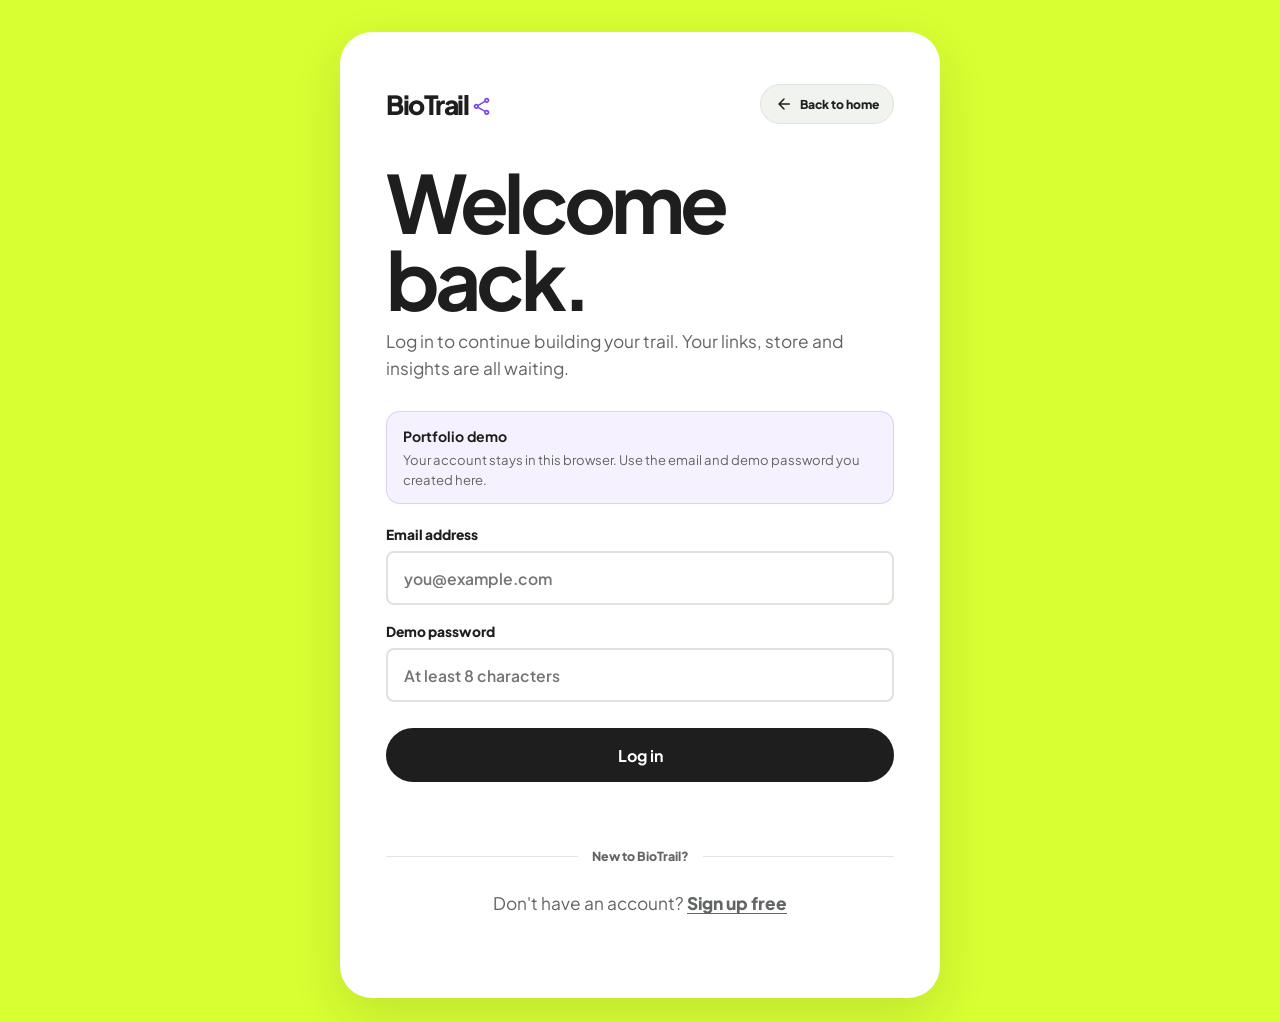
==== commit 4d205a54: "Tidy auth pages and simplify dashboard panel headers" ====
--- a/app/dashboard.html
+++ b/app/dashboard.html
@@ -8,7 +8,7 @@
     <link rel="preconnect" href="https://fonts.googleapis.com">
     <link rel="preconnect" href="https://fonts.gstatic.com" crossorigin>
     <link href="https://fonts.googleapis.com/css2?family=Plus+Jakarta+Sans:wght@400;500;600;700;800&amp;display=swap" rel="stylesheet">
-    <link rel="stylesheet" href="../assets/css/style.css?v=60">
+    <link rel="stylesheet" href="../assets/css/style.css?v=65">
     <script src="../assets/js/auth-guard.js?v=1"></script>
 </head>
 <body class="dash-page dash-loading">
@@ -102,7 +102,6 @@
 
             <section class="dash-panel" data-panel="appearance">
                 <div class="dash-panel-inner">
-                    <h2>Appearance</h2>
                     <p class="dash-panel-hint">Changes apply to your live page instantly.</p>
 
                     <div class="dash-swatch-group">
@@ -158,7 +157,6 @@
 
             <section class="dash-panel" data-panel="analytics">
                 <div class="dash-panel-inner">
-                    <h2>Analytics</h2>
                     <p class="dash-panel-hint">See how your page is performing this week.</p>
 
                     <div class="dash-stats">
@@ -279,7 +277,7 @@
 
     <!-- Add / edit link modal -->
     <div class="dash-modal" id="link-modal" hidden>
-        <div class="dash-modal-card" role="dialog" aria-modal="true" aria-labelledby="link-modal-title">
+        <div class="dash-modal-card is-link-editor" role="dialog" aria-modal="true" aria-labelledby="link-modal-title">
             <div class="dash-modal-heading">
                 <h2 id="link-modal-title">Add new link</h2>
                 <button class="dash-modal-close" id="link-modal-close" type="button" aria-label="Close">
@@ -314,32 +312,68 @@
                         <option value="rocket_launch">Launch</option>
                     </select>
                 </div>
-                <div class="form-field">
-                    <label for="link-group">Group</label>
-                    <input id="link-group" type="text" list="link-group-options" placeholder="General" autocomplete="off">
-                    <datalist id="link-group-options"></datalist>
-                    <span class="form-hint">Group links into tabs on your page (e.g. "Social", "Shop").</span>
-                </div>
-                <div class="dash-modal-grid">
-                    <div class="form-field">
-                        <label for="link-schedule-start">Show from</label>
-                        <input id="link-schedule-start" type="datetime-local" autocomplete="off">
-                    </div>
-                    <div class="form-field">
-                        <label for="link-schedule-end">Show until</label>
-                        <input id="link-schedule-end" type="datetime-local" autocomplete="off">
-                    </div>
-                </div>
-                <span class="form-hint">Outside these times the link is hidden on your page. Leave both empty for an always-on link.</span>
-                <div class="form-field">
-                    <label for="link-countdown">Countdown to</label>
-                    <input id="link-countdown" type="datetime-local" autocomplete="off">
-                    <span class="form-hint">Shows a live countdown instead of the usual label. Leave empty for a normal link.</span>
-                </div>
-                <label class="dash-switch-row">
-                    <span>Embed content on your page</span>
-                    <span class="dash-toggle" id="link-embed" role="switch" aria-checked="false" tabindex="0"></span>
-                </label>
+                <details class="link-optional-settings" id="link-advanced-options">
+                    <summary>
+                        <span>Optional display settings</span>
+                        <small>Group, schedule, countdown and embed</small>
+                    </summary>
+                    <div class="link-optional-settings-body">
+                        <div class="form-field">
+                            <label for="link-group">Group</label>
+                            <input id="link-group" type="text" list="link-group-options" placeholder="General" autocomplete="off">
+                            <datalist id="link-group-options"></datalist>
+                            <span class="form-hint">Group links into tabs on your page, such as Social or Shop.</span>
+                        </div>
+
+                        <div class="form-field link-setting-card">
+                            <label for="link-visibility-mode">When should this link appear?</label>
+                            <span class="link-setting-copy">Keep it visible all the time or publish it only within a chosen window.</span>
+                            <select id="link-visibility-mode">
+                                <option value="always">Always visible</option>
+                                <option value="scheduled">Use a scheduled window</option>
+                            </select>
+                        </div>
+                        <div class="link-reveal-panel" id="link-schedule-fields" hidden>
+                            <div class="link-reveal-heading">
+                                <strong>Visibility window</strong>
+                                <span>The link will automatically appear and disappear.</span>
+                            </div>
+                            <div class="dash-modal-grid">
+                                <div class="form-field">
+                                    <label for="link-schedule-start">Starts</label>
+                                    <input id="link-schedule-start" type="datetime-local" autocomplete="off">
+                                </div>
+                                <div class="form-field">
+                                    <label for="link-schedule-end">Ends</label>
+                                    <input id="link-schedule-end" type="datetime-local" autocomplete="off">
+                                </div>
+                            </div>
+                            <span class="form-hint">The link stays hidden outside this interval. You may set either boundary or both.</span>
+                        </div>
+
+                        <div class="form-field link-setting-card">
+                            <label for="link-countdown-mode">Display style</label>
+                            <span class="link-setting-copy">Use a regular link or build anticipation with a live timer.</span>
+                            <select id="link-countdown-mode">
+                                <option value="standard">Standard link</option>
+                                <option value="countdown">Countdown timer</option>
+                            </select>
+                        </div>
+                        <div class="form-field link-reveal-panel" id="link-countdown-fields" hidden>
+                            <label for="link-countdown">Countdown ends</label>
+                            <input id="link-countdown" type="datetime-local" autocomplete="off">
+                            <span class="form-hint">Visitors will see the remaining time on this link.</span>
+                        </div>
+
+                        <label class="dash-switch-row link-embed-setting">
+                            <span class="link-switch-copy">
+                                <strong>Embed supported content</strong>
+                                <small>Show a preview directly on your BioTrail page.</small>
+                            </span>
+                            <span class="dash-toggle" id="link-embed" role="switch" aria-checked="false" tabindex="0"></span>
+                        </label>
+                    </div>
+                </details>
                 <label class="dash-switch-row">
                     <span>Enabled on your page</span>
                     <span class="dash-toggle is-on" id="link-enabled" role="switch" aria-checked="true" tabindex="0"></span>
@@ -362,17 +396,36 @@
                     <svg class="material-icon" viewBox="0 -960 960 960" data-icon="close" aria-hidden="true" focusable="false"></svg>
                 </button>
             </div>
-            <p class="dash-panel-hint">A scannable card with your page link. Download it and share anywhere.</p>
+            <p class="dash-panel-hint">Share your live page as a link or send the complete QR card as an image.</p>
             <div class="trail-card-wrap">
                 <canvas id="trail-card-canvas" width="900" height="540" aria-label="Your BioTrail QR card"></canvas>
             </div>
-            <div class="dash-modal-actions">
-                <button class="button button-light" type="button" id="trail-card-cancel">Close</button>
+            <div class="trail-share-actions" aria-label="QR card sharing options">
+                <button class="button button-light" type="button" id="trail-link-copy">
+                    <svg class="material-icon" viewBox="0 -960 960 960" data-icon="link" aria-hidden="true" focusable="false"></svg>
+                    Copy link
+                </button>
+                <button class="button button-light" type="button" id="trail-link-share">
+                    <svg class="material-icon" viewBox="0 -960 960 960" data-icon="share" aria-hidden="true" focusable="false"></svg>
+                    Share link
+                </button>
+                <button class="button button-dark" type="button" id="trail-card-share">
+                    <svg class="material-icon" viewBox="0 -960 960 960" data-icon="share" aria-hidden="true" focusable="false"></svg>
+                    Share QR card
+                </button>
                 <button class="button button-dark" type="button" id="trail-card-download">
                     <svg class="material-icon" viewBox="0 -960 960 960" data-icon="arrow_downward" aria-hidden="true" focusable="false"></svg>
                     Download PNG
                 </button>
             </div>
+            <div class="trail-social-share" aria-label="Share your BioTrail link to social media">
+                <span>Share link to</span>
+                <a href="#" data-share-social="whatsapp" target="_blank" rel="noopener noreferrer">WhatsApp</a>
+                <a href="#" data-share-social="facebook" target="_blank" rel="noopener noreferrer">Facebook</a>
+                <a href="#" data-share-social="x" target="_blank" rel="noopener noreferrer">X</a>
+                <a href="#" data-share-social="linkedin" target="_blank" rel="noopener noreferrer">LinkedIn</a>
+            </div>
+            <button class="trail-card-close-link" type="button" id="trail-card-cancel">Close</button>
             <p class="auth-message" id="trail-card-message" aria-live="polite"></p>
         </div>
     </div>
@@ -384,7 +437,7 @@
 <script src="../assets/js/qr.js?v=52"></script>
 <script src="../assets/js/account.js?v=46"></script>
 <script src="../assets/js/stats.js?v=51"></script>
-<script src="../assets/js/dashboard.js?v=50"></script>
+<script src="../assets/js/dashboard.js?v=52"></script>
 <script src="../assets/js/session.js?v=49"></script>
 </body>
 </html>
--- a/assets/css/style.css
+++ b/assets/css/style.css
@@ -4396,6 +4396,47 @@
 .auth-card .brand {
     display: inline-block;
     margin-bottom: 40px;
+}
+
+.auth-card-nav {
+    display: flex;
+    align-items: center;
+    justify-content: space-between;
+    gap: 18px;
+    margin-bottom: 40px;
+}
+
+.auth-card .auth-card-nav .brand {
+    margin-bottom: 0;
+}
+
+.auth-back {
+    display: inline-flex;
+    flex: 0 0 auto;
+    align-items: center;
+    gap: 7px;
+    min-height: 40px;
+    padding: 0 14px;
+    color: var(--ink);
+    background: #f1f3ee;
+    border: 1px solid #dfe3dc;
+    border-radius: 999px;
+    font-size: 0.76rem;
+    font-weight: 800;
+    transition: border-color 160ms ease, transform 160ms ease, background 160ms ease;
+}
+
+.auth-back .material-icon {
+    width: 18px;
+    height: 18px;
+}
+
+.auth-back:hover,
+.auth-back:focus-visible {
+    background: var(--paper);
+    border-color: var(--ink);
+    outline: none;
+    transform: translateY(-1px);
 }
 
 .auth-card h1 {
@@ -6172,6 +6213,7 @@
     display: grid;
     place-items: center;
     padding: 20px;
+    overflow-y: auto;
     background: rgba(24, 33, 27, 0.45);
 }
 
@@ -6181,6 +6223,229 @@
     border-radius: 22px;
     background: var(--paper);
     box-shadow: var(--shadow);
+}
+
+.dash-modal-card.is-link-editor {
+    display: flex;
+    flex-direction: column;
+    max-height: calc(100dvh - 40px);
+    overflow: hidden;
+    overscroll-behavior: contain;
+}
+
+.dash-modal-card.is-link-editor .dash-modal-heading {
+    flex: 0 0 auto;
+}
+
+.dash-modal-card.is-link-editor #link-form {
+    width: 100%;
+    min-height: 0;
+    padding-right: 8px;
+    overflow-x: hidden;
+    overflow-y: auto;
+    overscroll-behavior: contain;
+    scrollbar-gutter: stable;
+    scrollbar-color: #c9cec5 transparent;
+    scrollbar-width: thin;
+}
+
+.dash-modal-card.is-link-editor #link-form::-webkit-scrollbar {
+    width: 8px;
+}
+
+.dash-modal-card.is-link-editor #link-form::-webkit-scrollbar-track {
+    background: transparent;
+}
+
+.dash-modal-card.is-link-editor #link-form::-webkit-scrollbar-thumb {
+    background: #c9cec5;
+    border: 2px solid var(--paper);
+    border-radius: 999px;
+}
+
+.link-optional-settings {
+    margin: 4px 0 14px;
+    border: 1px solid rgba(24, 33, 27, 0.12);
+    border-radius: 16px;
+    background: #f7f8f4;
+    overflow: hidden;
+}
+
+.link-optional-settings summary {
+    position: relative;
+    display: grid;
+    gap: 3px;
+    padding: 15px 48px 15px 16px;
+    cursor: pointer;
+    list-style: none;
+}
+
+.link-optional-settings summary::-webkit-details-marker {
+    display: none;
+}
+
+.link-optional-settings summary::after {
+    content: "+";
+    position: absolute;
+    top: 50%;
+    right: 16px;
+    display: grid;
+    place-items: center;
+    width: 26px;
+    height: 26px;
+    color: var(--ink);
+    background: var(--paper);
+    border-radius: 50%;
+    font-size: 1.1rem;
+    font-weight: 700;
+    transform: translateY(-50%);
+}
+
+.link-optional-settings[open] summary::after {
+    content: "-";
+}
+
+.link-optional-settings summary span {
+    color: var(--ink);
+    font-size: 0.9rem;
+    font-weight: 800;
+}
+
+.link-optional-settings summary small {
+    color: var(--ink-soft);
+    font-size: 0.72rem;
+    font-weight: 600;
+}
+
+.link-optional-settings-body {
+    display: grid;
+    gap: 12px;
+    padding: 16px;
+    border-top: 1px solid rgba(24, 33, 27, 0.1);
+    background: var(--paper);
+}
+
+.link-setting-card {
+    gap: 5px;
+    margin: 0;
+    padding: 14px;
+    border: 1px solid rgba(24, 33, 27, 0.09);
+    border-radius: 14px;
+    background: #f7f8f4;
+}
+
+.link-setting-card label {
+    font-size: 0.82rem;
+}
+
+.link-setting-copy {
+    margin-bottom: 6px;
+    color: var(--ink-soft);
+    font-size: 0.71rem;
+    line-height: 1.45;
+}
+
+.link-setting-card select {
+    min-height: 50px;
+    padding-right: 48px;
+    background-color: var(--paper);
+}
+
+.link-reveal-panel {
+    display: grid;
+    gap: 12px;
+    margin: -2px 0 2px;
+    padding: 14px;
+    border: 1px solid rgba(124, 66, 245, 0.2);
+    border-radius: 14px;
+    background: rgba(124, 66, 245, 0.055);
+}
+
+#link-schedule-fields[hidden],
+#link-countdown-fields[hidden] {
+    display: none !important;
+}
+
+.link-reveal-panel.form-field {
+    margin-bottom: 2px;
+}
+
+.link-reveal-heading {
+    display: grid;
+    gap: 2px;
+}
+
+.link-reveal-heading strong {
+    font-size: 0.8rem;
+}
+
+.link-reveal-heading span {
+    color: var(--ink-soft);
+    font-size: 0.7rem;
+    line-height: 1.45;
+}
+
+.link-reveal-panel .dash-modal-grid .form-field {
+    min-width: 0;
+    margin-bottom: 0;
+}
+
+.link-reveal-panel .dash-modal-grid {
+    grid-template-columns: minmax(0, 1fr);
+}
+
+.link-reveal-panel input {
+    width: 100%;
+    min-width: 0;
+}
+
+.link-embed-setting {
+    margin: 0;
+    padding: 14px;
+    border: 1px solid rgba(24, 33, 27, 0.09);
+    background: #f1f3ee;
+}
+
+.link-switch-copy {
+    display: grid;
+    gap: 3px;
+}
+
+.link-switch-copy strong {
+    color: var(--ink);
+    font-size: 0.82rem;
+}
+
+.link-switch-copy small {
+    color: var(--ink-soft);
+    font-size: 0.69rem;
+    font-weight: 600;
+    line-height: 1.4;
+}
+
+.link-optional-settings-body > .dash-switch-row {
+    margin-bottom: 0;
+}
+
+@media (max-width: 520px) {
+    .dash-modal {
+        align-items: start;
+        padding: 10px;
+    }
+
+    .dash-modal-card.is-link-editor {
+        max-height: calc(100dvh - 20px);
+        padding: 18px 14px;
+    }
+
+    .link-optional-settings-body {
+        padding: 12px;
+    }
+
+    .dash-modal-card.is-link-editor #link-form {
+        padding-right: 5px;
+    }
+
 }
 
 .dash-modal-heading {
@@ -7124,6 +7389,68 @@
     height: auto;
 }
 
+.trail-share-actions {
+    display: grid;
+    grid-template-columns: repeat(2, minmax(0, 1fr));
+    gap: 10px;
+    margin-top: 18px;
+}
+
+.trail-share-actions .button {
+    justify-content: center;
+    width: 100%;
+}
+
+.trail-social-share {
+    display: flex;
+    align-items: center;
+    justify-content: center;
+    flex-wrap: wrap;
+    gap: 8px;
+    margin-top: 16px;
+    font-size: 0.76rem;
+}
+
+.trail-social-share > span {
+    color: var(--ink-soft);
+    font-weight: 700;
+}
+
+.trail-social-share a {
+    padding: 7px 10px;
+    color: var(--ink);
+    background: #eef1e4;
+    border-radius: 999px;
+    font-weight: 800;
+    text-decoration: none;
+}
+
+.trail-social-share a:hover,
+.trail-social-share a:focus-visible {
+    background: var(--lime);
+}
+
+.trail-card-close-link {
+    display: block;
+    margin: 14px auto 0;
+    padding: 4px 10px;
+    color: var(--ink-soft);
+    background: transparent;
+    border: 0;
+    cursor: pointer;
+    font: inherit;
+    font-size: 0.8rem;
+    font-weight: 700;
+    text-decoration: underline;
+    text-underline-offset: 3px;
+}
+
+@media (max-width: 560px) {
+    .trail-share-actions {
+        grid-template-columns: 1fr;
+    }
+}
+
 /* F7/F11/F13/F15 - schedules, groups, embeds, countdowns */
 .dash-modal-grid {
     display: grid;
@@ -7220,7 +7547,7 @@
     letter-spacing: 0.03em;
 }
 
-@media (max-width: 480px) {
+@media (max-width: 520px) {
     .dash-modal-grid {
         grid-template-columns: 1fr;
     }
